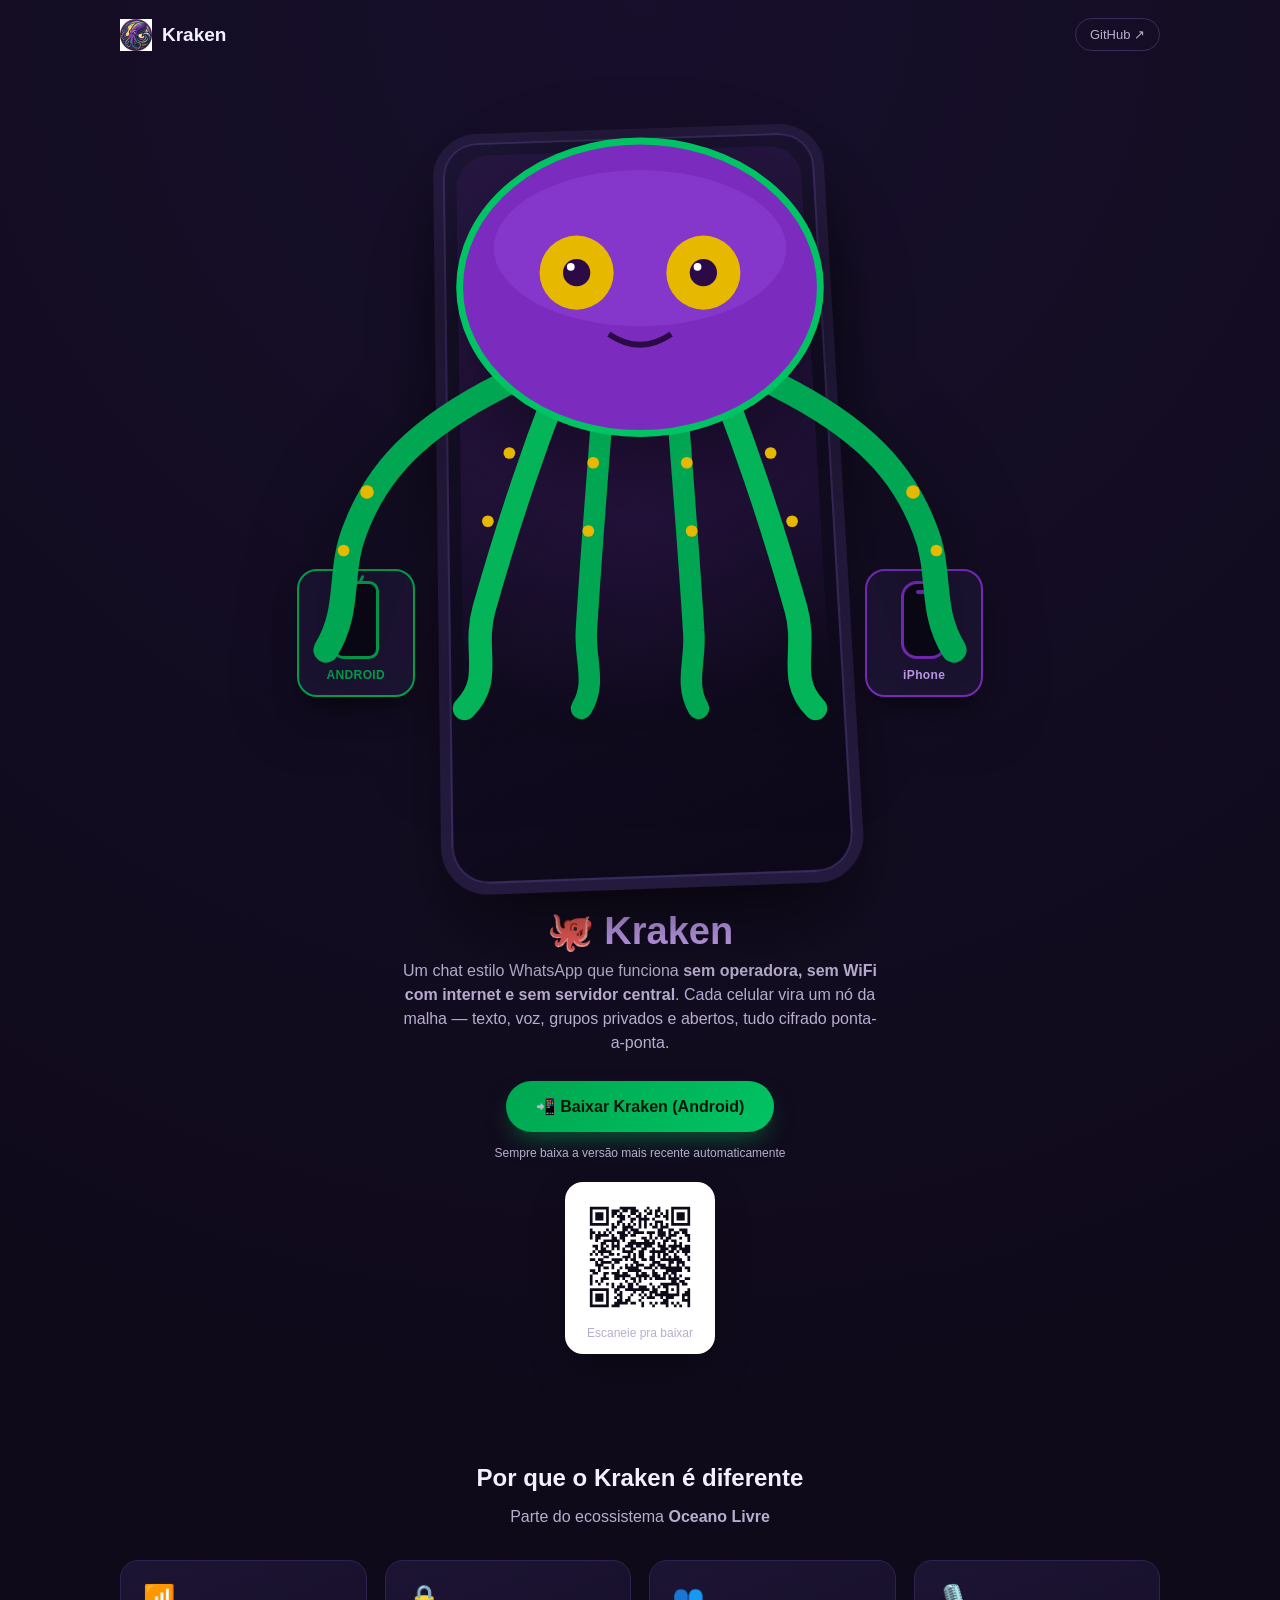
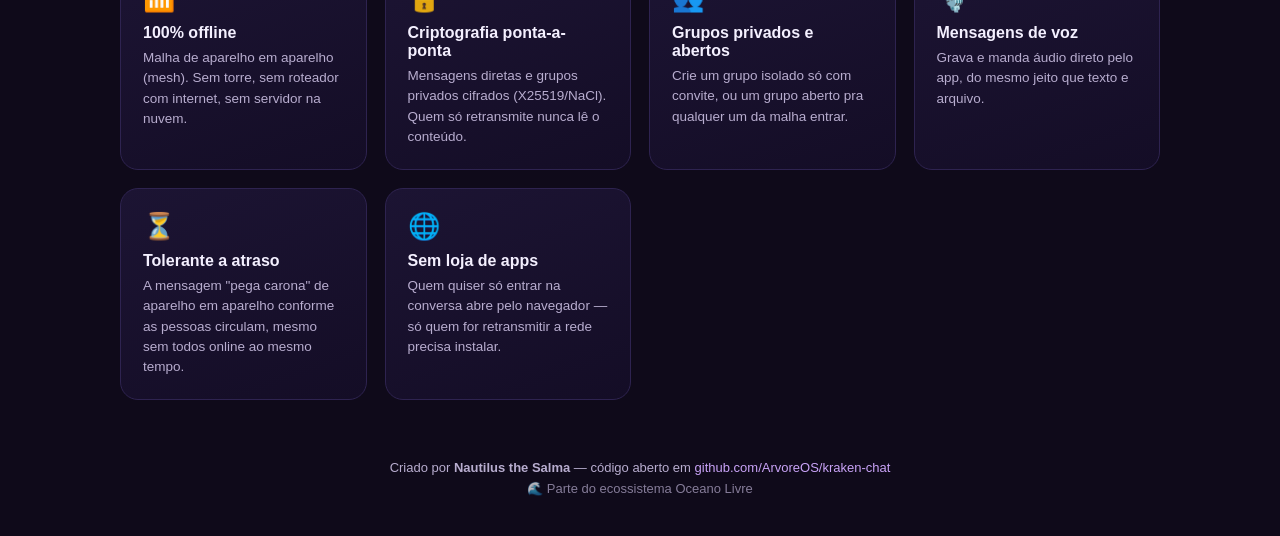
==== docs/index.html @ 4bcdb891 "Adiciona pagina de apresentacao do Kraken (GitHub Pages) Landing page com ilustracao propria do Krak" ====
<!doctype html>
<html lang="pt-BR">
<head>
<meta charset="utf-8">
<meta name="viewport" content="width=device-width, initial-scale=1">
<title>Kraken — Chat offline em malha</title>
<meta name="description" content="Kraken: chat 100% offline em malha (mesh) pra lugares sem internet. Texto, voz, grupos privados e abertos, criptografado ponta-a-ponta. Parte do ecossistema Oceano Livre.">

<meta property="og:type" content="website">
<meta property="og:title" content="🐙 Kraken — Chat offline em malha">
<meta property="og:description" content="Um WhatsApp que funciona sem operadora, sem WiFi com internet e sem servidor central. Texto, voz, grupos e criptografia ponta-a-ponta.">
<meta property="og:image" content="https://arvoreos.github.io/kraken-chat/kraken-og.png">
<meta property="og:url" content="https://arvoreos.github.io/kraken-chat/">
<meta name="twitter:card" content="summary_large_image">

<link rel="icon" href="favicon.png">
<style>
  :root{
    --verde:#00A651; --amarelo:#E6B800; --roxo:#7B2CBF;
    --roxo-escuro:#4a1a80; --bg:#0f0a1a; --bg2:#170f2b;
    --texto:#f4f0ff; --dim:#b8adcf;
  }
  *{box-sizing:border-box}
  body{
    margin:0; font-family:-apple-system,"Segoe UI",Roboto,sans-serif;
    background:radial-gradient(circle at 50% 0%,var(--bg2),var(--bg) 65%);
    color:var(--texto); overflow-x:hidden;
  }
  a{color:inherit}
  .wrap{max-width:1080px;margin:0 auto;padding:0 20px}

  nav.top{display:flex;align-items:center;justify-content:space-between;padding:18px 20px}
  nav.top .brand{display:flex;align-items:center;gap:10px;font-weight:800;font-size:19px}
  nav.top .brand img{width:32px;height:32px}
  nav.top a.gh{font-size:13px;color:var(--dim);text-decoration:none;border:1px solid #3a2c5c;padding:8px 14px;border-radius:999px}
  nav.top a.gh:hover{border-color:var(--roxo)}

  /* ---------- hero / palco 3D ---------- */
  .hero{padding:20px 20px 10px;text-align:center}
  .stage{
    position:relative; max-width:520px; margin:20px auto 0;
    perspective:1200px;
  }
  .screen{
    position:relative; margin:0 auto; width:78%; aspect-ratio:9/17;
    background:linear-gradient(160deg,#1c1433,#0c0818);
    border:10px solid #241a3d; border-radius:46px;
    box-shadow:0 40px 80px -20px rgba(0,0,0,.7), inset 0 0 0 2px #382a5c;
    transform:rotateX(8deg) rotateZ(-2deg);
    transform-style:preserve-3d;
    z-index:1;
  }
  .screen::before{
    content:"";position:absolute;top:14px;left:50%;transform:translateX(-50%);
    width:36%;height:14px;background:#0c0818;border-radius:0 0 14px 14px;
  }
  .screen .glow{
    position:absolute;inset:14px;border-radius:34px;
    background:radial-gradient(circle at 50% 30%, rgba(123,44,191,.35), transparent 70%);
  }

  .kraken-pop{
    position:absolute; left:50%; top:-6%;
    width:150%; transform:translateX(-50%);
    z-index:5; filter:drop-shadow(0 30px 40px rgba(0,0,0,.55));
    animation:sway 6s ease-in-out infinite;
    pointer-events:none;
  }
  @keyframes sway{
    0%,100%{transform:translateX(-50%) rotate(-1.2deg)}
    50%{transform:translateX(-50%) rotate(1.2deg)}
  }
  .tent{animation:wiggle 4.5s ease-in-out infinite}
  .tent.t2{animation-delay:.3s} .tent.t3{animation-delay:.6s}
  .tent.t4{animation-delay:.9s} .tent.t5{animation-delay:1.2s} .tent.t6{animation-delay:1.5s}
  @keyframes wiggle{
    0%,100%{transform:rotate(0deg)}
    50%{transform:rotate(2.5deg)}
  }

  .device-chip{
    position:absolute; top:60%; width:118px;
    background:#1c1433; border-radius:20px; padding:10px 8px 12px;
    text-align:center; box-shadow:0 18px 30px -10px rgba(0,0,0,.6);
    z-index:3;
  }
  .device-chip.android{left:-16%; border:2px solid var(--verde)}
  .device-chip.ios{right:-16%; border:2px solid var(--roxo)}
  .device-chip .phone-icon{width:46px;height:78px;margin:0 auto 6px;border-radius:10px;background:#0c0818;position:relative}
  .device-chip.android .phone-icon{border:3px solid var(--verde)}
  .device-chip.ios .phone-icon{border:3px solid var(--roxo); border-radius:16px}
  .device-chip.ios .phone-icon::before{content:"";position:absolute;top:6px;left:50%;transform:translateX(-50%);width:16px;height:4px;background:var(--roxo);border-radius:3px}
  .device-chip.android .phone-icon::before{content:"";position:absolute;top:-9px;left:13px;width:3px;height:8px;background:var(--verde);border-radius:2px;transform:rotate(-25deg)}
  .device-chip.android .phone-icon::after{content:"";position:absolute;top:-9px;right:13px;width:3px;height:8px;background:var(--verde);border-radius:2px;transform:rotate(25deg)}
  .device-chip span{font-size:12px;font-weight:700;letter-spacing:.03em}
  .device-chip.android span{color:var(--verde)}
  .device-chip.ios span{color:#c9a3f7}

  h1{font-size:38px;margin:34px 0 6px}
  h1 .roxo{color:#c9a3f7}
  .tagline{color:var(--dim);font-size:16px;max-width:480px;margin:0 auto 26px;line-height:1.5}

  .cta-row{display:flex;flex-direction:column;align-items:center;gap:14px;margin-bottom:10px}
  a.btn-download{
    display:inline-flex;align-items:center;gap:10px;
    background:linear-gradient(135deg,var(--verde),#00c463);
    color:#04170a;font-weight:800;font-size:16px;
    padding:16px 30px;border-radius:999px;text-decoration:none;
    box-shadow:0 12px 26px -8px rgba(0,166,81,.55);
  }
  a.btn-download:hover{filter:brightness(1.06)}
  .apk-note{font-size:12px;color:var(--dim)}

  .qr-box{
    margin:22px auto 40px; background:#fff; padding:14px; border-radius:18px;
    width:150px; box-shadow:0 20px 40px -12px rgba(0,0,0,.5);
  }
  .qr-box svg{display:block;width:100%;height:auto}
  .qr-label{font-size:12px;color:var(--dim);margin-top:8px}

  /* ---------- features ---------- */
  .features{padding:40px 20px 10px}
  .features h2{text-align:center;font-size:24px;margin-bottom:6px}
  .features .sub{text-align:center;color:var(--dim);margin-bottom:34px}
  .grid{display:grid;grid-template-columns:repeat(auto-fit,minmax(220px,1fr));gap:18px}
  .card{
    background:linear-gradient(160deg,#1c1433,#140d26);
    border:1px solid #2e2350; border-radius:18px; padding:22px;
  }
  .card .ic{font-size:26px;margin-bottom:10px}
  .card h3{margin:0 0 6px;font-size:16px}
  .card p{margin:0;color:var(--dim);font-size:13.5px;line-height:1.5}

  footer{text-align:center;padding:50px 20px 40px;color:var(--dim);font-size:13px}
  footer a{color:#c9a3f7;text-decoration:none}
  footer .eco{margin-top:6px;opacity:.7}

  @media (max-width:480px){
    h1{font-size:30px}
    .device-chip{width:92px}
  }
</style>
</head>
<body>

<nav class="top wrap">
  <div class="brand"><img src="favicon.png" alt=""> Kraken</div>
  <a class="gh" href="https://github.com/ArvoreOS/kraken-chat" target="_blank" rel="noopener">GitHub ↗</a>
</nav>

<section class="hero wrap">
  <div class="stage">
    <div class="screen"><div class="glow"></div></div>

    <div class="device-chip android">
      <div class="phone-icon"></div>
      <span>ANDROID</span>
    </div>
    <div class="device-chip ios">
      <div class="phone-icon"></div>
      <span>iPhone</span>
    </div>

    <svg class="kraken-pop" viewBox="0 0 800 700" xmlns="http://www.w3.org/2000/svg">
      <g fill="none" stroke-linecap="round">
        <path class="tent t1" d="M260,330 C170,375 130,420 108,478 C90,522 104,560 78,602" stroke="#00A651" stroke-width="26"/>
        <path class="tent t2" d="M312,342 C282,420 262,482 240,560 C228,602 250,632 220,662" stroke="#04b458" stroke-width="24"/>
        <path class="tent t3" d="M362,348 C356,430 350,500 345,582 C343,612 356,636 340,662" stroke="#00A651" stroke-width="22"/>
        <path class="tent t4" d="M438,348 C444,430 450,500 455,582 C458,612 445,636 460,662" stroke="#00A651" stroke-width="22"/>
        <path class="tent t5" d="M488,342 C518,420 538,482 560,560 C572,602 550,632 580,662" stroke="#04b458" stroke-width="24"/>
        <path class="tent t6" d="M540,330 C630,375 670,420 692,478 C710,522 696,560 722,602" stroke="#00A651" stroke-width="26"/>
      </g>
      <g fill="#E6B800">
        <circle cx="120" cy="440" r="7"/><circle cx="96" cy="500" r="6"/>
        <circle cx="266" cy="400" r="6"/><circle cx="244" cy="470" r="6"/>
        <circle cx="352" cy="410" r="6"/><circle cx="347" cy="480" r="6"/>
        <circle cx="448" cy="410" r="6"/><circle cx="453" cy="480" r="6"/>
        <circle cx="534" cy="400" r="6"/><circle cx="556" cy="470" r="6"/>
        <circle cx="680" cy="440" r="7"/><circle cx="704" cy="500" r="6"/>
      </g>
      <ellipse cx="400" cy="230" rx="185" ry="150" fill="#7B2CBF" stroke="#00c463" stroke-width="7"/>
      <ellipse cx="400" cy="190" rx="150" ry="80" fill="#8f3fd6" opacity="0.55"/>
      <circle cx="335" cy="215" r="38" fill="#E6B800"/>
      <circle cx="465" cy="215" r="38" fill="#E6B800"/>
      <circle cx="335" cy="215" r="14" fill="#2b0a45"/>
      <circle cx="465" cy="215" r="14" fill="#2b0a45"/>
      <circle cx="329" cy="209" r="4" fill="#fff"/>
      <circle cx="459" cy="209" r="4" fill="#fff"/>
      <path d="M368,278 Q400,300 432,278" stroke="#2b0a45" stroke-width="6" fill="none"/>
    </svg>
  </div>

  <h1>🐙 <span class="roxo">Kraken</span></h1>
  <p class="tagline">
    Um chat estilo WhatsApp que funciona <b>sem operadora, sem WiFi com
    internet e sem servidor central</b>. Cada celular vira um nó da malha —
    texto, voz, grupos privados e abertos, tudo cifrado ponta-a-ponta.
  </p>

  <div class="cta-row">
    <a class="btn-download" href="https://github.com/ArvoreOS/kraken-chat/releases/latest/download/app-debug.apk">
      📲 Baixar Kraken (Android)
    </a>
    <span class="apk-note">Sempre baixa a versão mais recente automaticamente</span>
  </div>

  <div class="qr-box">
    <svg viewBox="0 0 45 45" xmlns="http://www.w3.org/2000/svg"><path d="M4,4H5V5H4zM5,4H6V5H5zM6,4H7V5H6zM7,4H8V5H7zM8,4H9V5H8zM9,4H10V5H9zM10,4H11V5H10zM15,4H16V5H15zM16,4H17V5H16zM17,4H18V5H17zM18,4H19V5H18zM19,4H20V5H19zM20,4H21V5H20zM25,4H26V5H25zM29,4H30V5H29zM34,4H35V5H34zM35,4H36V5H35zM36,4H37V5H36zM37,4H38V5H37zM38,4H39V5H38zM39,4H40V5H39zM40,4H41V5H40zM4,5H5V6H4zM10,5H11V6H10zM12,5H13V6H12zM13,5H14V6H13zM14,5H15V6H14zM16,5H17V6H16zM17,5H18V6H17zM19,5H20V6H19zM20,5H21V6H20zM21,5H22V6H21zM24,5H25V6H24zM26,5H27V6H26zM28,5H29V6H28zM29,5H30V6H29zM32,5H33V6H32zM34,5H35V6H34zM40,5H41V6H40zM4,6H5V7H4zM6,6H7V7H6zM7,6H8V7H7zM8,6H9V7H8zM10,6H11V7H10zM12,6H13V7H12zM13,6H14V7H13zM15,6H16V7H15zM19,6H20V7H19zM20,6H21V7H20zM22,6H23V7H22zM25,6H26V7H25zM26,6H27V7H26zM28,6H29V7H28zM30,6H31V7H30zM32,6H33V7H32zM34,6H35V7H34zM36,6H37V7H36zM37,6H38V7H37zM38,6H39V7H38zM40,6H41V7H40zM4,7H5V8H4zM6,7H7V8H6zM7,7H8V8H7zM8,7H9V8H8zM10,7H11V8H10zM12,7H13V8H12zM14,7H15V8H14zM15,7H16V8H15zM16,7H17V8H16zM18,7H19V8H18zM21,7H22V8H21zM22,7H23V8H22zM24,7H25V8H24zM28,7H29V8H28zM29,7H30V8H29zM31,7H32V8H31zM32,7H33V8H32zM34,7H35V8H34zM36,7H37V8H36zM37,7H38V8H37zM38,7H39V8H38zM40,7H41V8H40zM4,8H5V9H4zM6,8H7V9H6zM7,8H8V9H7zM8,8H9V9H8zM10,8H11V9H10zM15,8H16V9H15zM16,8H17V9H16zM19,8H20V9H19zM20,8H21V9H20zM22,8H23V9H22zM23,8H24V9H23zM24,8H25V9H24zM25,8H26V9H25zM27,8H28V9H27zM32,8H33V9H32zM34,8H35V9H34zM36,8H37V9H36zM37,8H38V9H37zM38,8H39V9H38zM40,8H41V9H40zM4,9H5V10H4zM10,9H11V10H10zM14,9H15V10H14zM15,9H16V10H15zM19,9H20V10H19zM22,9H23V10H22zM24,9H25V10H24zM28,9H29V10H28zM29,9H30V10H29zM30,9H31V10H30zM34,9H35V10H34zM40,9H41V10H40zM4,10H5V11H4zM5,10H6V11H5zM6,10H7V11H6zM7,10H8V11H7zM8,10H9V11H8zM9,10H10V11H9zM10,10H11V11H10zM12,10H13V11H12zM14,10H15V11H14zM16,10H17V11H16zM18,10H19V11H18zM20,10H21V11H20zM22,10H23V11H22zM24,10H25V11H24zM26,10H27V11H26zM28,10H29V11H28zM30,10H31V11H30zM32,10H33V11H32zM34,10H35V11H34zM35,10H36V11H35zM36,10H37V11H36zM37,10H38V11H37zM38,10H39V11H38zM39,10H40V11H39zM40,10H41V11H40zM12,11H13V12H12zM13,11H14V12H13zM16,11H17V12H16zM17,11H18V12H17zM18,11H19V12H18zM19,11H20V12H19zM22,11H23V12H22zM24,11H25V12H24zM27,11H28V12H27zM28,11H29V12H28zM30,11H31V12H30zM31,11H32V12H31zM32,11H33V12H32zM4,12H5V13H4zM10,12H11V13H10zM12,12H13V13H12zM16,12H17V13H16zM17,12H18V13H17zM19,12H20V13H19zM20,12H21V13H20zM21,12H22V13H21zM29,12H30V13H29zM30,12H31V13H30zM33,12H34V13H33zM34,12H35V13H34zM37,12H38V13H37zM38,12H39V13H38zM39,12H40V13H39zM4,13H5V14H4zM5,13H6V14H5zM7,13H8V14H7zM9,13H10V14H9zM11,13H12V14H11zM14,13H15V14H14zM15,13H16V14H15zM16,13H17V14H16zM18,13H19V14H18zM20,13H21V14H20zM21,13H22V14H21zM22,13H23V14H22zM23,13H24V14H23zM25,13H26V14H25zM26,13H27V14H26zM27,13H28V14H27zM29,13H30V14H29zM30,13H31V14H30zM31,13H32V14H31zM33,13H34V14H33zM35,13H36V14H35zM36,13H37V14H36zM38,13H39V14H38zM39,13H40V14H39zM4,14H5V15H4zM6,14H7V15H6zM7,14H8V15H7zM8,14H9V15H8zM9,14H10V15H9zM10,14H11V15H10zM12,14H13V15H12zM15,14H16V15H15zM16,14H17V15H16zM17,14H18V15H17zM19,14H20V15H19zM20,14H21V15H20zM26,14H27V15H26zM29,14H30V15H29zM30,14H31V15H30zM31,14H32V15H31zM33,14H34V15H33zM34,14H35V15H34zM35,14H36V15H35zM39,14H40V15H39zM40,14H41V15H40zM4,15H5V16H4zM6,15H7V16H6zM7,15H8V16H7zM12,15H13V16H12zM13,15H14V16H13zM15,15H16V16H15zM16,15H17V16H16zM23,15H24V16H23zM24,15H25V16H24zM26,15H27V16H26zM28,15H29V16H28zM30,15H31V16H30zM32,15H33V16H32zM33,15H34V16H33zM37,15H38V16H37zM40,15H41V16H40zM6,16H7V17H6zM9,16H10V17H9zM10,16H11V17H10zM11,16H12V17H11zM12,16H13V17H12zM13,16H14V17H13zM14,16H15V17H14zM16,16H17V17H16zM19,16H20V17H19zM20,16H21V17H20zM24,16H25V17H24zM25,16H26V17H25zM27,16H28V17H27zM31,16H32V17H31zM32,16H33V17H32zM34,16H35V17H34zM35,16H36V17H35zM40,16H41V17H40zM8,17H9V18H8zM9,17H10V18H9zM12,17H13V18H12zM14,17H15V18H14zM18,17H19V18H18zM19,17H20V18H19zM20,17H21V18H20zM21,17H22V18H21zM22,17H23V18H22zM23,17H24V18H23zM24,17H25V18H24zM25,17H26V18H25zM26,17H27V18H26zM27,17H28V18H27zM29,17H30V18H29zM31,17H32V18H31zM35,17H36V18H35zM37,17H38V18H37zM5,18H6V19H5zM6,18H7V19H6zM8,18H9V19H8zM10,18H11V19H10zM12,18H13V19H12zM13,18H14V19H13zM14,18H15V19H14zM17,18H18V19H17zM18,18H19V19H18zM19,18H20V19H19zM21,18H22V19H21zM22,18H23V19H22zM24,18H25V19H24zM25,18H26V19H25zM26,18H27V19H26zM29,18H30V19H29zM30,18H31V19H30zM31,18H32V19H31zM33,18H34V19H33zM34,18H35V19H34zM35,18H36V19H35zM36,18H37V19H36zM37,18H38V19H37zM39,18H40V19H39zM40,18H41V19H40zM6,19H7V20H6zM8,19H9V20H8zM9,19H10V20H9zM12,19H13V20H12zM14,19H15V20H14zM16,19H17V20H16zM19,19H20V20H19zM20,19H21V20H20zM23,19H24V20H23zM24,19H25V20H24zM27,19H28V20H27zM30,19H31V20H30zM31,19H32V20H31zM32,19H33V20H32zM34,19H35V20H34zM35,19H36V20H35zM37,19H38V20H37zM38,19H39V20H38zM39,19H40V20H39zM40,19H41V20H40zM5,20H6V21H5zM7,20H8V21H7zM8,20H9V21H8zM9,20H10V21H9zM10,20H11V21H10zM11,20H12V21H11zM16,20H17V21H16zM17,20H18V21H17zM18,20H19V21H18zM19,20H20V21H19zM22,20H23V21H22zM23,20H24V21H23zM26,20H27V21H26zM27,20H28V21H27zM28,20H29V21H28zM29,20H30V21H29zM30,20H31V21H30zM31,20H32V21H31zM33,20H34V21H33zM34,20H35V21H34zM36,20H37V21H36zM38,20H39V21H38zM39,20H40V21H39zM40,20H41V21H40zM4,21H5V22H4zM6,21H7V22H6zM8,21H9V22H8zM11,21H12V22H11zM12,21H13V22H12zM14,21H15V22H14zM18,21H19V22H18zM20,21H21V22H20zM22,21H23V22H22zM23,21H24V22H23zM27,21H28V22H27zM29,21H30V22H29zM31,21H32V22H31zM32,21H33V22H32zM35,21H36V22H35zM39,21H40V22H39zM9,22H10V23H9zM10,22H11V23H10zM16,22H17V23H16zM17,22H18V23H17zM18,22H19V23H18zM20,22H21V23H20zM22,22H23V23H22zM23,22H24V23H23zM26,22H27V23H26zM27,22H28V23H27zM29,22H30V23H29zM31,22H32V23H31zM33,22H34V23H33zM35,22H36V23H35zM36,22H37V23H36zM40,22H41V23H40zM4,23H5V24H4zM5,23H6V24H5zM7,23H8V24H7zM8,23H9V24H8zM12,23H13V24H12zM13,23H14V24H13zM14,23H15V24H14zM15,23H16V24H15zM17,23H18V24H17zM19,23H20V24H19zM20,23H21V24H20zM23,23H24V24H23zM24,23H25V24H24zM26,23H27V24H26zM27,23H28V24H27zM30,23H31V24H30zM31,23H32V24H31zM32,23H33V24H32zM33,23H34V24H33zM34,23H35V24H34zM35,23H36V24H35zM36,23H37V24H36zM37,23H38V24H37zM40,23H41V24H40zM6,24H7V25H6zM8,24H9V25H8zM9,24H10V25H9zM10,24H11V25H10zM11,24H12V25H11zM13,24H14V25H13zM14,24H15V25H14zM20,24H21V25H20zM21,24H22V25H21zM27,24H28V25H27zM28,24H29V25H28zM29,24H30V25H29zM33,24H34V25H33zM34,24H35V25H34zM36,24H37V25H36zM37,24H38V25H37zM38,24H39V25H38zM6,25H7V26H6zM7,25H8V26H7zM8,25H9V26H8zM12,25H13V26H12zM17,25H18V26H17zM19,25H20V26H19zM21,25H22V26H21zM22,25H23V26H22zM23,25H24V26H23zM26,25H27V26H26zM27,25H28V26H27zM29,25H30V26H29zM30,25H31V26H30zM31,25H32V26H31zM33,25H34V26H33zM36,25H37V26H36zM38,25H39V26H38zM7,26H8V27H7zM9,26H10V27H9zM10,26H11V27H10zM12,26H13V27H12zM15,26H16V27H15zM17,26H18V27H17zM18,26H19V27H18zM19,26H20V27H19zM20,26H21V27H20zM21,26H22V27H21zM24,26H25V27H24zM25,26H26V27H25zM26,26H27V27H26zM28,26H29V27H28zM30,26H31V27H30zM31,26H32V27H31zM32,26H33V27H32zM33,26H34V27H33zM34,26H35V27H34zM35,26H36V27H35zM36,26H37V27H36zM37,26H38V27H37zM39,26H40V27H39zM40,26H41V27H40zM4,27H5V28H4zM5,27H6V28H5zM7,27H8V28H7zM14,27H15V28H14zM18,27H19V28H18zM19,27H20V28H19zM20,27H21V28H20zM21,27H22V28H21zM22,27H23V28H22zM27,27H28V28H27zM32,27H33V28H32zM33,27H34V28H33zM34,27H35V28H34zM35,27H36V28H35zM36,27H37V28H36zM37,27H38V28H37zM40,27H41V28H40zM5,28H6V29H5zM6,28H7V29H6zM9,28H10V29H9zM10,28H11V29H10zM12,28H13V29H12zM13,28H14V29H13zM14,28H15V29H14zM16,28H17V29H16zM17,28H18V29H17zM21,28H22V29H21zM23,28H24V29H23zM24,28H25V29H24zM27,28H28V29H27zM28,28H29V29H28zM31,28H32V29H31zM32,28H33V29H32zM34,28H35V29H34zM35,28H36V29H35zM4,29H5V30H4zM9,29H10V30H9zM13,29H14V30H13zM14,29H15V30H14zM15,29H16V30H15zM16,29H17V30H16zM17,29H18V30H17zM18,29H19V30H18zM21,29H22V30H21zM22,29H23V30H22zM23,29H24V30H23zM24,29H25V30H24zM25,29H26V30H25zM27,29H28V30H27zM28,29H29V30H28zM29,29H30V30H29zM31,29H32V30H31zM33,29H34V30H33zM35,29H36V30H35zM37,29H38V30H37zM4,30H5V31H4zM8,30H9V31H8zM9,30H10V31H9zM10,30H11V31H10zM13,30H14V31H13zM14,30H15V31H14zM16,30H17V31H16zM19,30H20V31H19zM20,30H21V31H20zM22,30H23V31H22zM24,30H25V31H24zM26,30H27V31H26zM28,30H29V31H28zM29,30H30V31H29zM30,30H31V31H30zM31,30H32V31H31zM33,30H34V31H33zM34,30H35V31H34zM35,30H36V31H35zM36,30H37V31H36zM39,30H40V31H39zM40,30H41V31H40zM4,31H5V32H4zM6,31H7V32H6zM8,31H9V32H8zM17,31H18V32H17zM20,31H21V32H20zM22,31H23V32H22zM34,31H35V32H34zM35,31H36V32H35zM37,31H38V32H37zM38,31H39V32H38zM4,32H5V33H4zM7,32H8V33H7zM10,32H11V33H10zM12,32H13V33H12zM15,32H16V33H15zM18,32H19V33H18zM19,32H20V33H19zM21,32H22V33H21zM26,32H27V33H26zM30,32H31V33H30zM31,32H32V33H31zM32,32H33V33H32zM33,32H34V33H33zM34,32H35V33H34zM35,32H36V33H35zM36,32H37V33H36zM38,32H39V33H38zM39,32H40V33H39zM12,33H13V34H12zM14,33H15V34H14zM15,33H16V34H15zM16,33H17V34H16zM18,33H19V34H18zM19,33H20V34H19zM22,33H23V34H22zM23,33H24V34H23zM24,33H25V34H24zM27,33H28V34H27zM29,33H30V34H29zM31,33H32V34H31zM32,33H33V34H32zM36,33H37V34H36zM4,34H5V35H4zM5,34H6V35H5zM6,34H7V35H6zM7,34H8V35H7zM8,34H9V35H8zM9,34H10V35H9zM10,34H11V35H10zM13,34H14V35H13zM14,34H15V35H14zM17,34H18V35H17zM18,34H19V35H18zM19,34H20V35H19zM20,34H21V35H20zM21,34H22V35H21zM22,34H23V35H22zM23,34H24V35H23zM24,34H25V35H24zM25,34H26V35H25zM27,34H28V35H27zM28,34H29V35H28zM32,34H33V35H32zM34,34H35V35H34zM36,34H37V35H36zM40,34H41V35H40zM4,35H5V36H4zM10,35H11V36H10zM13,35H14V36H13zM15,35H16V36H15zM20,35H21V36H20zM23,35H24V36H23zM26,35H27V36H26zM27,35H28V36H27zM28,35H29V36H28zM30,35H31V36H30zM31,35H32V36H31zM32,35H33V36H32zM36,35H37V36H36zM39,35H40V36H39zM40,35H41V36H40zM4,36H5V37H4zM6,36H7V37H6zM7,36H8V37H7zM8,36H9V37H8zM10,36H11V37H10zM14,36H15V37H14zM15,36H16V37H15zM19,36H20V37H19zM22,36H23V37H22zM24,36H25V37H24zM26,36H27V37H26zM28,36H29V37H28zM29,36H30V37H29zM30,36H31V37H30zM31,36H32V37H31zM32,36H33V37H32zM33,36H34V37H33zM34,36H35V37H34zM35,36H36V37H35zM36,36H37V37H36zM38,36H39V37H38zM39,36H40V37H39zM40,36H41V37H40zM4,37H5V38H4zM6,37H7V38H6zM7,37H8V38H7zM8,37H9V38H8zM10,37H11V38H10zM13,37H14V38H13zM15,37H16V38H15zM18,37H19V38H18zM23,37H24V38H23zM25,37H26V38H25zM26,37H27V38H26zM27,37H28V38H27zM30,37H31V38H30zM32,37H33V38H32zM33,37H34V38H33zM34,37H35V38H34zM38,37H39V38H38zM40,37H41V38H40zM4,38H5V39H4zM6,38H7V39H6zM7,38H8V39H7zM8,38H9V39H8zM10,38H11V39H10zM14,38H15V39H14zM15,38H16V39H15zM17,38H18V39H17zM18,38H19V39H18zM22,38H23V39H22zM31,38H32V39H31zM32,38H33V39H32zM38,38H39V39H38zM39,38H40V39H39zM40,38H41V39H40zM4,39H5V40H4zM10,39H11V40H10zM13,39H14V40H13zM14,39H15V40H14zM15,39H16V40H15zM16,39H17V40H16zM17,39H18V40H17zM19,39H20V40H19zM20,39H21V40H20zM23,39H24V40H23zM26,39H27V40H26zM28,39H29V40H28zM30,39H31V40H30zM31,39H32V40H31zM32,39H33V40H32zM34,39H35V40H34zM36,39H37V40H36zM40,39H41V40H40zM4,40H5V41H4zM5,40H6V41H5zM6,40H7V41H6zM7,40H8V41H7zM8,40H9V41H8zM9,40H10V41H9zM10,40H11V41H10zM12,40H13V41H12zM13,40H14V41H13zM14,40H15V41H14zM23,40H24V41H23zM27,40H28V41H27zM32,40H33V41H32zM35,40H36V41H35zM37,40H38V41H37zM40,40H41V41H40z" fill="#0f0a1a"/></svg>
    <div class="qr-label">Escaneie pra baixar</div>
  </div>
</section>

<section class="features wrap">
  <h2>Por que o Kraken é diferente</h2>
  <p class="sub">Parte do ecossistema <b>Oceano Livre</b></p>
  <div class="grid">
    <div class="card">
      <div class="ic">📶</div>
      <h3>100% offline</h3>
      <p>Malha de aparelho em aparelho (mesh). Sem torre, sem roteador com internet, sem servidor na nuvem.</p>
    </div>
    <div class="card">
      <div class="ic">🔒</div>
      <h3>Criptografia ponta-a-ponta</h3>
      <p>Mensagens diretas e grupos privados cifrados (X25519/NaCl). Quem só retransmite nunca lê o conteúdo.</p>
    </div>
    <div class="card">
      <div class="ic">👥</div>
      <h3>Grupos privados e abertos</h3>
      <p>Crie um grupo isolado só com convite, ou um grupo aberto pra qualquer um da malha entrar.</p>
    </div>
    <div class="card">
      <div class="ic">🎙️</div>
      <h3>Mensagens de voz</h3>
      <p>Grava e manda áudio direto pelo app, do mesmo jeito que texto e arquivo.</p>
    </div>
    <div class="card">
      <div class="ic">⏳</div>
      <h3>Tolerante a atraso</h3>
      <p>A mensagem "pega carona" de aparelho em aparelho conforme as pessoas circulam, mesmo sem todos online ao mesmo tempo.</p>
    </div>
    <div class="card">
      <div class="ic">🌐</div>
      <h3>Sem loja de apps</h3>
      <p>Quem quiser só entrar na conversa abre pelo navegador — só quem for retransmitir a rede precisa instalar.</p>
    </div>
  </div>
</section>

<footer>
  Criado por <b>Nautilus the Salma</b> — código aberto em
  <a href="https://github.com/ArvoreOS/kraken-chat" target="_blank" rel="noopener">github.com/ArvoreOS/kraken-chat</a>
  <div class="eco">🌊 Parte do ecossistema Oceano Livre</div>
</footer>

</body>
</html>
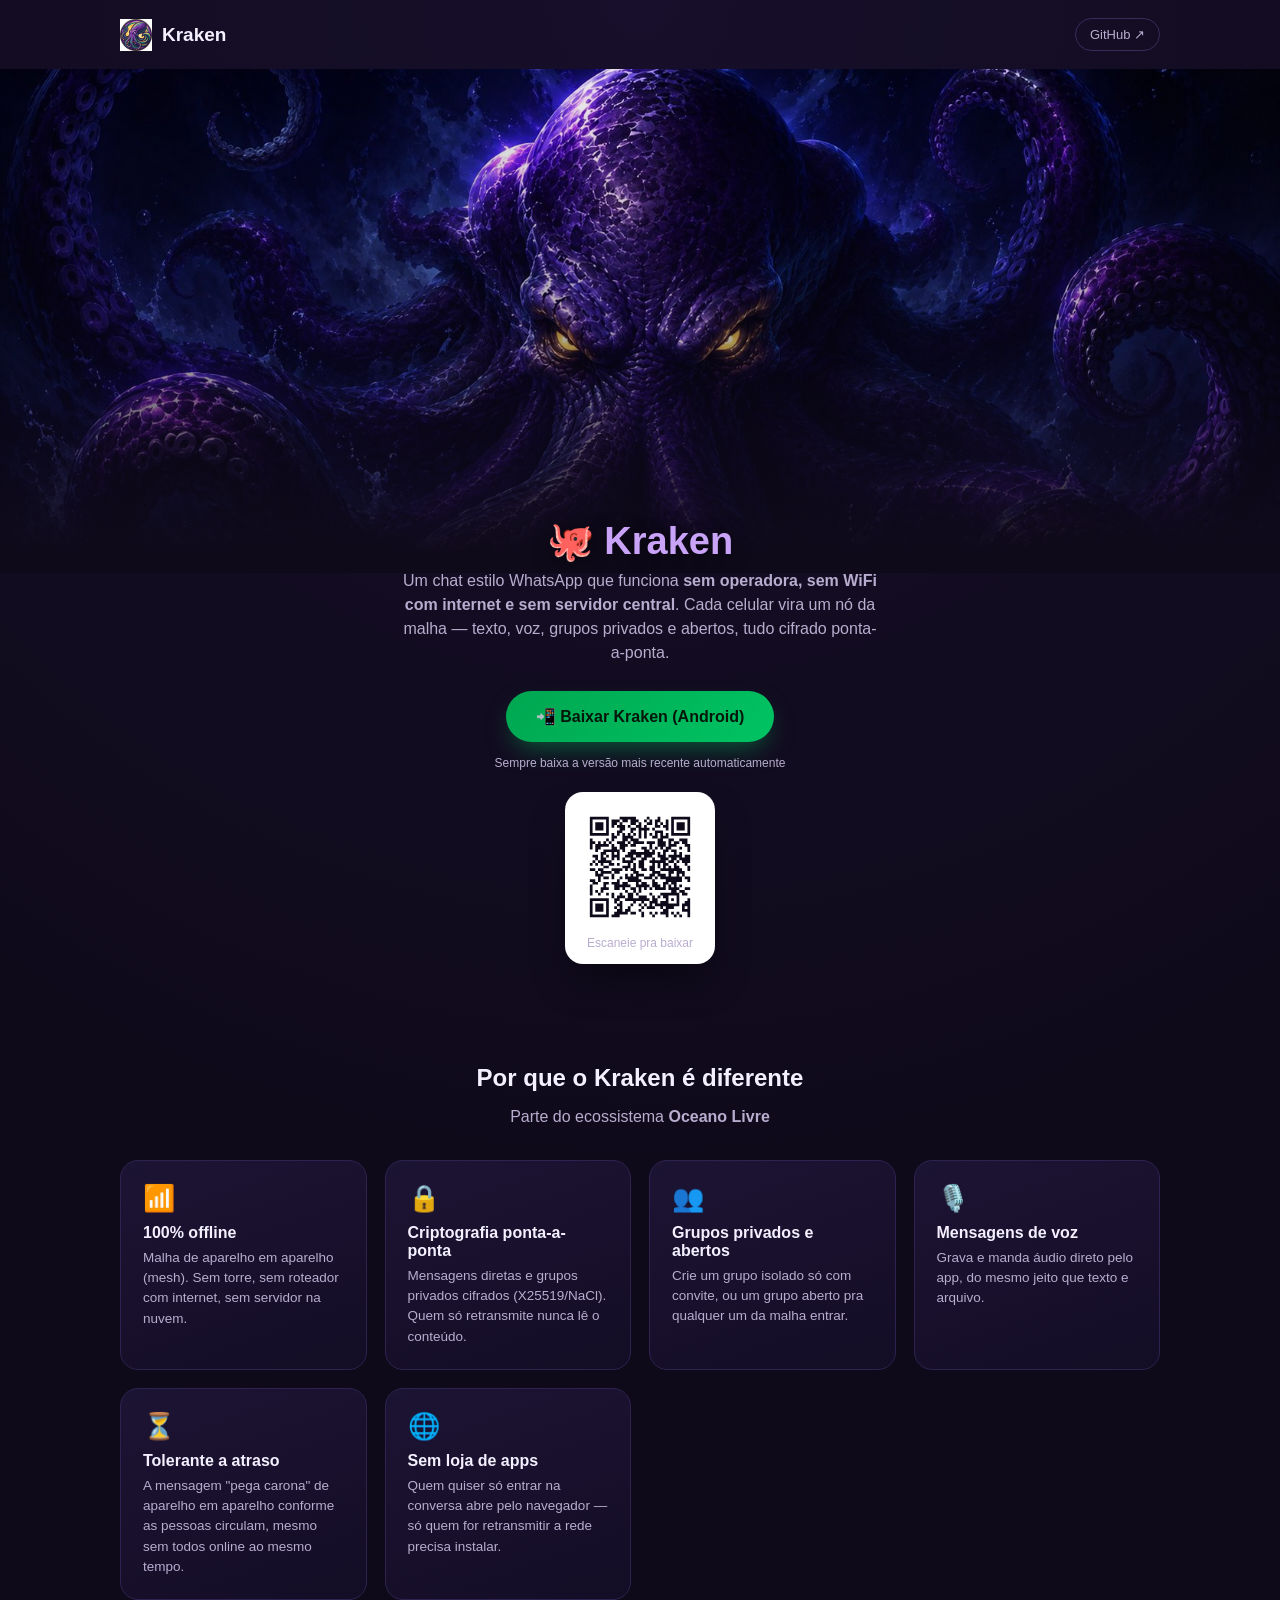
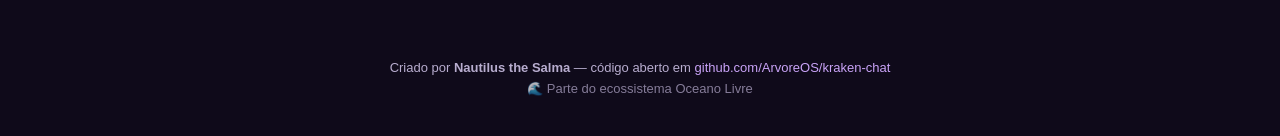
==== commit 764340f9: "Troca ilustracao desenhada pela foto dramatica do Kraken na landing page Fundo do topo da pagina ago" ====
--- a/docs/index.html
+++ b/docs/index.html
@@ -9,7 +9,7 @@
 <meta property="og:type" content="website">
 <meta property="og:title" content="🐙 Kraken — Chat offline em malha">
 <meta property="og:description" content="Um WhatsApp que funciona sem operadora, sem WiFi com internet e sem servidor central. Texto, voz, grupos e criptografia ponta-a-ponta.">
-<meta property="og:image" content="https://arvoreos.github.io/kraken-chat/kraken-og.png">
+<meta property="og:image" content="https://arvoreos.github.io/kraken-chat/kraken-og.jpg">
 <meta property="og:url" content="https://arvoreos.github.io/kraken-chat/">
 <meta name="twitter:card" content="summary_large_image">
 
@@ -35,68 +35,27 @@
   nav.top a.gh{font-size:13px;color:var(--dim);text-decoration:none;border:1px solid #3a2c5c;padding:8px 14px;border-radius:999px}
   nav.top a.gh:hover{border-color:var(--roxo)}
 
-  /* ---------- hero / palco 3D ---------- */
-  .hero{padding:20px 20px 10px;text-align:center}
-  .stage{
-    position:relative; max-width:520px; margin:20px auto 0;
-    perspective:1200px;
+  /* ---------- hero com foto de fundo ---------- */
+  .hero{position:relative;text-align:center}
+  .photo-hero{
+    position:relative; width:100%; height:56vh; min-height:360px; max-height:580px;
+    overflow:hidden;
   }
-  .screen{
-    position:relative; margin:0 auto; width:78%; aspect-ratio:9/17;
-    background:linear-gradient(160deg,#1c1433,#0c0818);
-    border:10px solid #241a3d; border-radius:46px;
-    box-shadow:0 40px 80px -20px rgba(0,0,0,.7), inset 0 0 0 2px #382a5c;
-    transform:rotateX(8deg) rotateZ(-2deg);
-    transform-style:preserve-3d;
-    z-index:1;
+  .photo-hero img{
+    width:100%; height:100%; object-fit:cover; object-position:center 38%;
+    display:block; animation:breathe 10s ease-in-out infinite;
   }
-  .screen::before{
-    content:"";position:absolute;top:14px;left:50%;transform:translateX(-50%);
-    width:36%;height:14px;background:#0c0818;border-radius:0 0 14px 14px;
+  @keyframes breathe{
+    0%,100%{transform:scale(1)}
+    50%{transform:scale(1.04)}
   }
-  .screen .glow{
-    position:absolute;inset:14px;border-radius:34px;
-    background:radial-gradient(circle at 50% 30%, rgba(123,44,191,.35), transparent 70%);
+  .photo-hero .fade{
+    position:absolute; inset:0;
+    background:linear-gradient(180deg, rgba(15,10,26,.05) 0%, rgba(15,10,26,.35) 55%, var(--bg) 96%);
   }
+  .hero-content{position:relative; margin-top:-54px; padding:0 20px}
 
-  .kraken-pop{
-    position:absolute; left:50%; top:-6%;
-    width:150%; transform:translateX(-50%);
-    z-index:5; filter:drop-shadow(0 30px 40px rgba(0,0,0,.55));
-    animation:sway 6s ease-in-out infinite;
-    pointer-events:none;
-  }
-  @keyframes sway{
-    0%,100%{transform:translateX(-50%) rotate(-1.2deg)}
-    50%{transform:translateX(-50%) rotate(1.2deg)}
-  }
-  .tent{animation:wiggle 4.5s ease-in-out infinite}
-  .tent.t2{animation-delay:.3s} .tent.t3{animation-delay:.6s}
-  .tent.t4{animation-delay:.9s} .tent.t5{animation-delay:1.2s} .tent.t6{animation-delay:1.5s}
-  @keyframes wiggle{
-    0%,100%{transform:rotate(0deg)}
-    50%{transform:rotate(2.5deg)}
-  }
-
-  .device-chip{
-    position:absolute; top:60%; width:118px;
-    background:#1c1433; border-radius:20px; padding:10px 8px 12px;
-    text-align:center; box-shadow:0 18px 30px -10px rgba(0,0,0,.6);
-    z-index:3;
-  }
-  .device-chip.android{left:-16%; border:2px solid var(--verde)}
-  .device-chip.ios{right:-16%; border:2px solid var(--roxo)}
-  .device-chip .phone-icon{width:46px;height:78px;margin:0 auto 6px;border-radius:10px;background:#0c0818;position:relative}
-  .device-chip.android .phone-icon{border:3px solid var(--verde)}
-  .device-chip.ios .phone-icon{border:3px solid var(--roxo); border-radius:16px}
-  .device-chip.ios .phone-icon::before{content:"";position:absolute;top:6px;left:50%;transform:translateX(-50%);width:16px;height:4px;background:var(--roxo);border-radius:3px}
-  .device-chip.android .phone-icon::before{content:"";position:absolute;top:-9px;left:13px;width:3px;height:8px;background:var(--verde);border-radius:2px;transform:rotate(-25deg)}
-  .device-chip.android .phone-icon::after{content:"";position:absolute;top:-9px;right:13px;width:3px;height:8px;background:var(--verde);border-radius:2px;transform:rotate(25deg)}
-  .device-chip span{font-size:12px;font-weight:700;letter-spacing:.03em}
-  .device-chip.android span{color:var(--verde)}
-  .device-chip.ios span{color:#c9a3f7}
-
-  h1{font-size:38px;margin:34px 0 6px}
+  h1{font-size:38px;margin:0 0 6px; text-shadow:0 4px 18px rgba(0,0,0,.6)}
   h1 .roxo{color:#c9a3f7}
   .tagline{color:var(--dim);font-size:16px;max-width:480px;margin:0 auto 26px;line-height:1.5}
 
@@ -137,7 +96,7 @@
 
   @media (max-width:480px){
     h1{font-size:30px}
-    .device-chip{width:92px}
+    .photo-hero{height:44vh; min-height:280px}
   }
 </style>
 </head>
@@ -148,65 +107,31 @@
   <a class="gh" href="https://github.com/ArvoreOS/kraken-chat" target="_blank" rel="noopener">GitHub ↗</a>
 </nav>
 
-<section class="hero wrap">
-  <div class="stage">
-    <div class="screen"><div class="glow"></div></div>
+<section class="hero">
+  <div class="photo-hero">
+    <img src="kraken-hero.jpg" alt="Kraken - criatura das profundezas guardando a rede">
+    <div class="fade"></div>
+  </div>
 
-    <div class="device-chip android">
-      <div class="phone-icon"></div>
-      <span>ANDROID</span>
-    </div>
-    <div class="device-chip ios">
-      <div class="phone-icon"></div>
-      <span>iPhone</span>
+  <div class="hero-content wrap">
+    <h1>🐙 <span class="roxo">Kraken</span></h1>
+    <p class="tagline">
+      Um chat estilo WhatsApp que funciona <b>sem operadora, sem WiFi com
+      internet e sem servidor central</b>. Cada celular vira um nó da malha —
+      texto, voz, grupos privados e abertos, tudo cifrado ponta-a-ponta.
+    </p>
+
+    <div class="cta-row">
+      <a class="btn-download" href="https://github.com/ArvoreOS/kraken-chat/releases/latest/download/app-debug.apk">
+        📲 Baixar Kraken (Android)
+      </a>
+      <span class="apk-note">Sempre baixa a versão mais recente automaticamente</span>
     </div>
 
-    <svg class="kraken-pop" viewBox="0 0 800 700" xmlns="http://www.w3.org/2000/svg">
-      <g fill="none" stroke-linecap="round">
-        <path class="tent t1" d="M260,330 C170,375 130,420 108,478 C90,522 104,560 78,602" stroke="#00A651" stroke-width="26"/>
-        <path class="tent t2" d="M312,342 C282,420 262,482 240,560 C228,602 250,632 220,662" stroke="#04b458" stroke-width="24"/>
-        <path class="tent t3" d="M362,348 C356,430 350,500 345,582 C343,612 356,636 340,662" stroke="#00A651" stroke-width="22"/>
-        <path class="tent t4" d="M438,348 C444,430 450,500 455,582 C458,612 445,636 460,662" stroke="#00A651" stroke-width="22"/>
-        <path class="tent t5" d="M488,342 C518,420 538,482 560,560 C572,602 550,632 580,662" stroke="#04b458" stroke-width="24"/>
-        <path class="tent t6" d="M540,330 C630,375 670,420 692,478 C710,522 696,560 722,602" stroke="#00A651" stroke-width="26"/>
-      </g>
-      <g fill="#E6B800">
-        <circle cx="120" cy="440" r="7"/><circle cx="96" cy="500" r="6"/>
-        <circle cx="266" cy="400" r="6"/><circle cx="244" cy="470" r="6"/>
-        <circle cx="352" cy="410" r="6"/><circle cx="347" cy="480" r="6"/>
-        <circle cx="448" cy="410" r="6"/><circle cx="453" cy="480" r="6"/>
-        <circle cx="534" cy="400" r="6"/><circle cx="556" cy="470" r="6"/>
-        <circle cx="680" cy="440" r="7"/><circle cx="704" cy="500" r="6"/>
-      </g>
-      <ellipse cx="400" cy="230" rx="185" ry="150" fill="#7B2CBF" stroke="#00c463" stroke-width="7"/>
-      <ellipse cx="400" cy="190" rx="150" ry="80" fill="#8f3fd6" opacity="0.55"/>
-      <circle cx="335" cy="215" r="38" fill="#E6B800"/>
-      <circle cx="465" cy="215" r="38" fill="#E6B800"/>
-      <circle cx="335" cy="215" r="14" fill="#2b0a45"/>
-      <circle cx="465" cy="215" r="14" fill="#2b0a45"/>
-      <circle cx="329" cy="209" r="4" fill="#fff"/>
-      <circle cx="459" cy="209" r="4" fill="#fff"/>
-      <path d="M368,278 Q400,300 432,278" stroke="#2b0a45" stroke-width="6" fill="none"/>
-    </svg>
-  </div>
-
-  <h1>🐙 <span class="roxo">Kraken</span></h1>
-  <p class="tagline">
-    Um chat estilo WhatsApp que funciona <b>sem operadora, sem WiFi com
-    internet e sem servidor central</b>. Cada celular vira um nó da malha —
-    texto, voz, grupos privados e abertos, tudo cifrado ponta-a-ponta.
-  </p>
-
-  <div class="cta-row">
-    <a class="btn-download" href="https://github.com/ArvoreOS/kraken-chat/releases/latest/download/app-debug.apk">
-      📲 Baixar Kraken (Android)
-    </a>
-    <span class="apk-note">Sempre baixa a versão mais recente automaticamente</span>
-  </div>
-
-  <div class="qr-box">
-    <svg viewBox="0 0 45 45" xmlns="http://www.w3.org/2000/svg"><path d="M4,4H5V5H4zM5,4H6V5H5zM6,4H7V5H6zM7,4H8V5H7zM8,4H9V5H8zM9,4H10V5H9zM10,4H11V5H10zM15,4H16V5H15zM16,4H17V5H16zM17,4H18V5H17zM18,4H19V5H18zM19,4H20V5H19zM20,4H21V5H20zM25,4H26V5H25zM29,4H30V5H29zM34,4H35V5H34zM35,4H36V5H35zM36,4H37V5H36zM37,4H38V5H37zM38,4H39V5H38zM39,4H40V5H39zM40,4H41V5H40zM4,5H5V6H4zM10,5H11V6H10zM12,5H13V6H12zM13,5H14V6H13zM14,5H15V6H14zM16,5H17V6H16zM17,5H18V6H17zM19,5H20V6H19zM20,5H21V6H20zM21,5H22V6H21zM24,5H25V6H24zM26,5H27V6H26zM28,5H29V6H28zM29,5H30V6H29zM32,5H33V6H32zM34,5H35V6H34zM40,5H41V6H40zM4,6H5V7H4zM6,6H7V7H6zM7,6H8V7H7zM8,6H9V7H8zM10,6H11V7H10zM12,6H13V7H12zM13,6H14V7H13zM15,6H16V7H15zM19,6H20V7H19zM20,6H21V7H20zM22,6H23V7H22zM25,6H26V7H25zM26,6H27V7H26zM28,6H29V7H28zM30,6H31V7H30zM32,6H33V7H32zM34,6H35V7H34zM36,6H37V7H36zM37,6H38V7H37zM38,6H39V7H38zM40,6H41V7H40zM4,7H5V8H4zM6,7H7V8H6zM7,7H8V8H7zM8,7H9V8H8zM10,7H11V8H10zM12,7H13V8H12zM14,7H15V8H14zM15,7H16V8H15zM16,7H17V8H16zM18,7H19V8H18zM21,7H22V8H21zM22,7H23V8H22zM24,7H25V8H24zM28,7H29V8H28zM29,7H30V8H29zM31,7H32V8H31zM32,7H33V8H32zM34,7H35V8H34zM36,7H37V8H36zM37,7H38V8H37zM38,7H39V8H38zM40,7H41V8H40zM4,8H5V9H4zM6,8H7V9H6zM7,8H8V9H7zM8,8H9V9H8zM10,8H11V9H10zM15,8H16V9H15zM16,8H17V9H16zM19,8H20V9H19zM20,8H21V9H20zM22,8H23V9H22zM23,8H24V9H23zM24,8H25V9H24zM25,8H26V9H25zM27,8H28V9H27zM32,8H33V9H32zM34,8H35V9H34zM36,8H37V9H36zM37,8H38V9H37zM38,8H39V9H38zM40,8H41V9H40zM4,9H5V10H4zM10,9H11V10H10zM14,9H15V10H14zM15,9H16V10H15zM19,9H20V10H19zM22,9H23V10H22zM24,9H25V10H24zM28,9H29V10H28zM29,9H30V10H29zM30,9H31V10H30zM34,9H35V10H34zM40,9H41V10H40zM4,10H5V11H4zM5,10H6V11H5zM6,10H7V11H6zM7,10H8V11H7zM8,10H9V11H8zM9,10H10V11H9zM10,10H11V11H10zM12,10H13V11H12zM14,10H15V11H14zM16,10H17V11H16zM18,10H19V11H18zM20,10H21V11H20zM22,10H23V11H22zM24,10H25V11H24zM26,10H27V11H26zM28,10H29V11H28zM30,10H31V11H30zM32,10H33V11H32zM34,10H35V11H34zM35,10H36V11H35zM36,10H37V11H36zM37,10H38V11H37zM38,10H39V11H38zM39,10H40V11H39zM40,10H41V11H40zM12,11H13V12H12zM13,11H14V12H13zM16,11H17V12H16zM17,11H18V12H17zM18,11H19V12H18zM19,11H20V12H19zM22,11H23V12H22zM24,11H25V12H24zM27,11H28V12H27zM28,11H29V12H28zM30,11H31V12H30zM31,11H32V12H31zM32,11H33V12H32zM4,12H5V13H4zM10,12H11V13H10zM12,12H13V13H12zM16,12H17V13H16zM17,12H18V13H17zM19,12H20V13H19zM20,12H21V13H20zM21,12H22V13H21zM29,12H30V13H29zM30,12H31V13H30zM33,12H34V13H33zM34,12H35V13H34zM37,12H38V13H37zM38,12H39V13H38zM39,12H40V13H39zM4,13H5V14H4zM5,13H6V14H5zM7,13H8V14H7zM9,13H10V14H9zM11,13H12V14H11zM14,13H15V14H14zM15,13H16V14H15zM16,13H17V14H16zM18,13H19V14H18zM20,13H21V14H20zM21,13H22V14H21zM22,13H23V14H22zM23,13H24V14H23zM25,13H26V14H25zM26,13H27V14H26zM27,13H28V14H27zM29,13H30V14H29zM30,13H31V14H30zM31,13H32V14H31zM33,13H34V14H33zM35,13H36V14H35zM36,13H37V14H36zM38,13H39V14H38zM39,13H40V14H39zM4,14H5V15H4zM6,14H7V15H6zM7,14H8V15H7zM8,14H9V15H8zM9,14H10V15H9zM10,14H11V15H10zM12,14H13V15H12zM15,14H16V15H15zM16,14H17V15H16zM17,14H18V15H17zM19,14H20V15H19zM20,14H21V15H20zM26,14H27V15H26zM29,14H30V15H29zM30,14H31V15H30zM31,14H32V15H31zM33,14H34V15H33zM34,14H35V15H34zM35,14H36V15H35zM39,14H40V15H39zM40,14H41V15H40zM4,15H5V16H4zM6,15H7V16H6zM7,15H8V16H7zM12,15H13V16H12zM13,15H14V16H13zM15,15H16V16H15zM16,15H17V16H16zM23,15H24V16H23zM24,15H25V16H24zM26,15H27V16H26zM28,15H29V16H28zM30,15H31V16H30zM32,15H33V16H32zM33,15H34V16H33zM37,15H38V16H37zM40,15H41V16H40zM6,16H7V17H6zM9,16H10V17H9zM10,16H11V17H10zM11,16H12V17H11zM12,16H13V17H12zM13,16H14V17H13zM14,16H15V17H14zM16,16H17V17H16zM19,16H20V17H19zM20,16H21V17H20zM24,16H25V17H24zM25,16H26V17H25zM27,16H28V17H27zM31,16H32V17H31zM32,16H33V17H32zM34,16H35V17H34zM35,16H36V17H35zM40,16H41V17H40zM8,17H9V18H8zM9,17H10V18H9zM12,17H13V18H12zM14,17H15V18H14zM18,17H19V18H18zM19,17H20V18H19zM20,17H21V18H20zM21,17H22V18H21zM22,17H23V18H22zM23,17H24V18H23zM24,17H25V18H24zM25,17H26V18H25zM26,17H27V18H26zM27,17H28V18H27zM29,17H30V18H29zM31,17H32V18H31zM35,17H36V18H35zM37,17H38V18H37zM5,18H6V19H5zM6,18H7V19H6zM8,18H9V19H8zM10,18H11V19H10zM12,18H13V19H12zM13,18H14V19H13zM14,18H15V19H14zM17,18H18V19H17zM18,18H19V19H18zM19,18H20V19H19zM21,18H22V19H21zM22,18H23V19H22zM24,18H25V19H24zM25,18H26V19H25zM26,18H27V19H26zM29,18H30V19H29zM30,18H31V19H30zM31,18H32V19H31zM33,18H34V19H33zM34,18H35V19H34zM35,18H36V19H35zM36,18H37V19H36zM37,18H38V19H37zM39,18H40V19H39zM40,18H41V19H40zM6,19H7V20H6zM8,19H9V20H8zM9,19H10V20H9zM12,19H13V20H12zM14,19H15V20H14zM16,19H17V20H16zM19,19H20V20H19zM20,19H21V20H20zM23,19H24V20H23zM24,19H25V20H24zM27,19H28V20H27zM30,19H31V20H30zM31,19H32V20H31zM32,19H33V20H32zM34,19H35V20H34zM35,19H36V20H35zM37,19H38V20H37zM38,19H39V20H38zM39,19H40V20H39zM40,19H41V20H40zM5,20H6V21H5zM7,20H8V21H7zM8,20H9V21H8zM9,20H10V21H9zM10,20H11V21H10zM11,20H12V21H11zM16,20H17V21H16zM17,20H18V21H17zM18,20H19V21H18zM19,20H20V21H19zM22,20H23V21H22zM23,20H24V21H23zM26,20H27V21H26zM27,20H28V21H27zM28,20H29V21H28zM29,20H30V21H29zM30,20H31V21H30zM31,20H32V21H31zM33,20H34V21H33zM34,20H35V21H34zM36,20H37V21H36zM38,20H39V21H38zM39,20H40V21H39zM40,20H41V21H40zM4,21H5V22H4zM6,21H7V22H6zM8,21H9V22H8zM11,21H12V22H11zM12,21H13V22H12zM14,21H15V22H14zM18,21H19V22H18zM20,21H21V22H20zM22,21H23V22H22zM23,21H24V22H23zM27,21H28V22H27zM29,21H30V22H29zM31,21H32V22H31zM32,21H33V22H32zM35,21H36V22H35zM39,21H40V22H39zM9,22H10V23H9zM10,22H11V23H10zM16,22H17V23H16zM17,22H18V23H17zM18,22H19V23H18zM20,22H21V23H20zM22,22H23V23H22zM23,22H24V23H23zM26,22H27V23H26zM27,22H28V23H27zM29,22H30V23H29zM31,22H32V23H31zM33,22H34V23H33zM35,22H36V23H35zM36,22H37V23H36zM40,22H41V23H40zM4,23H5V24H4zM5,23H6V24H5zM7,23H8V24H7zM8,23H9V24H8zM12,23H13V24H12zM13,23H14V24H13zM14,23H15V24H14zM15,23H16V24H15zM17,23H18V24H17zM19,23H20V24H19zM20,23H21V24H20zM23,23H24V24H23zM24,23H25V24H24zM26,23H27V24H26zM27,23H28V24H27zM30,23H31V24H30zM31,23H32V24H31zM32,23H33V24H32zM33,23H34V24H33zM34,23H35V24H34zM35,23H36V24H35zM36,23H37V24H36zM37,23H38V24H37zM40,23H41V24H40zM6,24H7V25H6zM8,24H9V25H8zM9,24H10V25H9zM10,24H11V25H10zM11,24H12V25H11zM13,24H14V25H13zM14,24H15V25H14zM20,24H21V25H20zM21,24H22V25H21zM27,24H28V25H27zM28,24H29V25H28zM29,24H30V25H29zM33,24H34V25H33zM34,24H35V25H34zM36,24H37V25H36zM37,24H38V25H37zM38,24H39V25H38zM6,25H7V26H6zM7,25H8V26H7zM8,25H9V26H8zM12,25H13V26H12zM17,25H18V26H17zM19,25H20V26H19zM21,25H22V26H21zM22,25H23V26H22zM23,25H24V26H23zM26,25H27V26H26zM27,25H28V26H27zM29,25H30V26H29zM30,25H31V26H30zM31,25H32V26H31zM33,25H34V26H33zM36,25H37V26H36zM38,25H39V26H38zM7,26H8V27H7zM9,26H10V27H9zM10,26H11V27H10zM12,26H13V27H12zM15,26H16V27H15zM17,26H18V27H17zM18,26H19V27H18zM19,26H20V27H19zM20,26H21V27H20zM21,26H22V27H21zM24,26H25V27H24zM25,26H26V27H25zM26,26H27V27H26zM28,26H29V27H28zM30,26H31V27H30zM31,26H32V27H31zM32,26H33V27H32zM33,26H34V27H33zM34,26H35V27H34zM35,26H36V27H35zM36,26H37V27H36zM37,26H38V27H37zM39,26H40V27H39zM40,26H41V27H40zM4,27H5V28H4zM5,27H6V28H5zM7,27H8V28H7zM14,27H15V28H14zM18,27H19V28H18zM19,27H20V28H19zM20,27H21V28H20zM21,27H22V28H21zM22,27H23V28H22zM27,27H28V28H27zM32,27H33V28H32zM33,27H34V28H33zM34,27H35V28H34zM35,27H36V28H35zM36,27H37V28H36zM37,27H38V28H37zM40,27H41V28H40zM5,28H6V29H5zM6,28H7V29H6zM9,28H10V29H9zM10,28H11V29H10zM12,28H13V29H12zM13,28H14V29H13zM14,28H15V29H14zM16,28H17V29H16zM17,28H18V29H17zM21,28H22V29H21zM23,28H24V29H23zM24,28H25V29H24zM27,28H28V29H27zM28,28H29V29H28zM31,28H32V29H31zM32,28H33V29H32zM34,28H35V29H34zM35,28H36V29H35zM4,29H5V30H4zM9,29H10V30H9zM13,29H14V30H13zM14,29H15V30H14zM15,29H16V30H15zM16,29H17V30H16zM17,29H18V30H17zM18,29H19V30H18zM21,29H22V30H21zM22,29H23V30H22zM23,29H24V30H23zM24,29H25V30H24zM25,29H26V30H25zM27,29H28V30H27zM28,29H29V30H28zM29,29H30V30H29zM31,29H32V30H31zM33,29H34V30H33zM35,29H36V30H35zM37,29H38V30H37zM4,30H5V31H4zM8,30H9V31H8zM9,30H10V31H9zM10,30H11V31H10zM13,30H14V31H13zM14,30H15V31H14zM16,30H17V31H16zM19,30H20V31H19zM20,30H21V31H20zM22,30H23V31H22zM24,30H25V31H24zM26,30H27V31H26zM28,30H29V31H28zM29,30H30V31H29zM30,30H31V31H30zM31,30H32V31H31zM33,30H34V31H33zM34,30H35V31H34zM35,30H36V31H35zM36,30H37V31H36zM39,30H40V31H39zM40,30H41V31H40zM4,31H5V32H4zM6,31H7V32H6zM8,31H9V32H8zM17,31H18V32H17zM20,31H21V32H20zM22,31H23V32H22zM34,31H35V32H34zM35,31H36V32H35zM37,31H38V32H37zM38,31H39V32H38zM4,32H5V33H4zM7,32H8V33H7zM10,32H11V33H10zM12,32H13V33H12zM15,32H16V33H15zM18,32H19V33H18zM19,32H20V33H19zM21,32H22V33H21zM26,32H27V33H26zM30,32H31V33H30zM31,32H32V33H31zM32,32H33V33H32zM33,32H34V33H33zM34,32H35V33H34zM35,32H36V33H35zM36,32H37V33H36zM38,32H39V33H38zM39,32H40V33H39zM12,33H13V34H12zM14,33H15V34H14zM15,33H16V34H15zM16,33H17V34H16zM18,33H19V34H18zM19,33H20V34H19zM22,33H23V34H22zM23,33H24V34H23zM24,33H25V34H24zM27,33H28V34H27zM29,33H30V34H29zM31,33H32V34H31zM32,33H33V34H32zM36,33H37V34H36zM4,34H5V35H4zM5,34H6V35H5zM6,34H7V35H6zM7,34H8V35H7zM8,34H9V35H8zM9,34H10V35H9zM10,34H11V35H10zM13,34H14V35H13zM14,34H15V35H14zM17,34H18V35H17zM18,34H19V35H18zM19,34H20V35H19zM20,34H21V35H20zM21,34H22V35H21zM22,34H23V35H22zM23,34H24V35H23zM24,34H25V35H24zM25,34H26V35H25zM27,34H28V35H27zM28,34H29V35H28zM32,34H33V35H32zM34,34H35V35H34zM36,34H37V35H36zM40,34H41V35H40zM4,35H5V36H4zM10,35H11V36H10zM13,35H14V36H13zM15,35H16V36H15zM20,35H21V36H20zM23,35H24V36H23zM26,35H27V36H26zM27,35H28V36H27zM28,35H29V36H28zM30,35H31V36H30zM31,35H32V36H31zM32,35H33V36H32zM36,35H37V36H36zM39,35H40V36H39zM40,35H41V36H40zM4,36H5V37H4zM6,36H7V37H6zM7,36H8V37H7zM8,36H9V37H8zM10,36H11V37H10zM14,36H15V37H14zM15,36H16V37H15zM19,36H20V37H19zM22,36H23V37H22zM24,36H25V37H24zM26,36H27V37H26zM28,36H29V37H28zM29,36H30V37H29zM30,36H31V37H30zM31,36H32V37H31zM32,36H33V37H32zM33,36H34V37H33zM34,36H35V37H34zM35,36H36V37H35zM36,36H37V37H36zM38,36H39V37H38zM39,36H40V37H39zM40,36H41V37H40zM4,37H5V38H4zM6,37H7V38H6zM7,37H8V38H7zM8,37H9V38H8zM10,37H11V38H10zM13,37H14V38H13zM15,37H16V38H15zM18,37H19V38H18zM23,37H24V38H23zM25,37H26V38H25zM26,37H27V38H26zM27,37H28V38H27zM30,37H31V38H30zM32,37H33V38H32zM33,37H34V38H33zM34,37H35V38H34zM38,37H39V38H38zM40,37H41V38H40zM4,38H5V39H4zM6,38H7V39H6zM7,38H8V39H7zM8,38H9V39H8zM10,38H11V39H10zM14,38H15V39H14zM15,38H16V39H15zM17,38H18V39H17zM18,38H19V39H18zM22,38H23V39H22zM31,38H32V39H31zM32,38H33V39H32zM38,38H39V39H38zM39,38H40V39H39zM40,38H41V39H40zM4,39H5V40H4zM10,39H11V40H10zM13,39H14V40H13zM14,39H15V40H14zM15,39H16V40H15zM16,39H17V40H16zM17,39H18V40H17zM19,39H20V40H19zM20,39H21V40H20zM23,39H24V40H23zM26,39H27V40H26zM28,39H29V40H28zM30,39H31V40H30zM31,39H32V40H31zM32,39H33V40H32zM34,39H35V40H34zM36,39H37V40H36zM40,39H41V40H40zM4,40H5V41H4zM5,40H6V41H5zM6,40H7V41H6zM7,40H8V41H7zM8,40H9V41H8zM9,40H10V41H9zM10,40H11V41H10zM12,40H13V41H12zM13,40H14V41H13zM14,40H15V41H14zM23,40H24V41H23zM27,40H28V41H27zM32,40H33V41H32zM35,40H36V41H35zM37,40H38V41H37zM40,40H41V41H40z" fill="#0f0a1a"/></svg>
+    <div class="qr-box">
+      <svg viewBox="0 0 45 45" xmlns="http://www.w3.org/2000/svg"><path d="M4,4H5V5H4zM5,4H6V5H5zM6,4H7V5H6zM7,4H8V5H7zM8,4H9V5H8zM9,4H10V5H9zM10,4H11V5H10zM15,4H16V5H15zM16,4H17V5H16zM17,4H18V5H17zM18,4H19V5H18zM19,4H20V5H19zM20,4H21V5H20zM25,4H26V5H25zM29,4H30V5H29zM34,4H35V5H34zM35,4H36V5H35zM36,4H37V5H36zM37,4H38V5H37zM38,4H39V5H38zM39,4H40V5H39zM40,4H41V5H40zM4,5H5V6H4zM10,5H11V6H10zM12,5H13V6H12zM13,5H14V6H13zM14,5H15V6H14zM16,5H17V6H16zM17,5H18V6H17zM19,5H20V6H19zM20,5H21V6H20zM21,5H22V6H21zM24,5H25V6H24zM26,5H27V6H26zM28,5H29V6H28zM29,5H30V6H29zM32,5H33V6H32zM34,5H35V6H34zM40,5H41V6H40zM4,6H5V7H4zM6,6H7V7H6zM7,6H8V7H7zM8,6H9V7H8zM10,6H11V7H10zM12,6H13V7H12zM13,6H14V7H13zM15,6H16V7H15zM19,6H20V7H19zM20,6H21V7H20zM22,6H23V7H22zM25,6H26V7H25zM26,6H27V7H26zM28,6H29V7H28zM30,6H31V7H30zM32,6H33V7H32zM34,6H35V7H34zM36,6H37V7H36zM37,6H38V7H37zM38,6H39V7H38zM40,6H41V7H40zM4,7H5V8H4zM6,7H7V8H6zM7,7H8V8H7zM8,7H9V8H8zM10,7H11V8H10zM12,7H13V8H12zM14,7H15V8H14zM15,7H16V8H15zM16,7H17V8H16zM18,7H19V8H18zM21,7H22V8H21zM22,7H23V8H22zM24,7H25V8H24zM28,7H29V8H28zM29,7H30V8H29zM31,7H32V8H31zM32,7H33V8H32zM34,7H35V8H34zM36,7H37V8H36zM37,7H38V8H37zM38,7H39V8H38zM40,7H41V8H40zM4,8H5V9H4zM6,8H7V9H6zM7,8H8V9H7zM8,8H9V9H8zM10,8H11V9H10zM15,8H16V9H15zM16,8H17V9H16zM19,8H20V9H19zM20,8H21V9H20zM22,8H23V9H22zM23,8H24V9H23zM24,8H25V9H24zM25,8H26V9H25zM27,8H28V9H27zM32,8H33V9H32zM34,8H35V9H34zM36,8H37V9H36zM37,8H38V9H37zM38,8H39V9H38zM40,8H41V9H40zM4,9H5V10H4zM10,9H11V10H10zM14,9H15V10H14zM15,9H16V10H15zM19,9H20V10H19zM22,9H23V10H22zM24,9H25V10H24zM28,9H29V10H28zM29,9H30V10H29zM30,9H31V10H30zM34,9H35V10H34zM40,9H41V10H40zM4,10H5V11H4zM5,10H6V11H5zM6,10H7V11H6zM7,10H8V11H7zM8,10H9V11H8zM9,10H10V11H9zM10,10H11V11H10zM12,10H13V11H12zM14,10H15V11H14zM16,10H17V11H16zM18,10H19V11H18zM20,10H21V11H20zM22,10H23V11H22zM24,10H25V11H24zM26,10H27V11H26zM28,10H29V11H28zM30,10H31V11H30zM32,10H33V11H32zM34,10H35V11H34zM35,10H36V11H35zM36,10H37V11H36zM37,10H38V11H37zM38,10H39V11H38zM39,10H40V11H39zM40,10H41V11H40zM12,11H13V12H12zM13,11H14V12H13zM16,11H17V12H16zM17,11H18V12H17zM18,11H19V12H18zM19,11H20V12H19zM22,11H23V12H22zM24,11H25V12H24zM27,11H28V12H27zM28,11H29V12H28zM30,11H31V12H30zM31,11H32V12H31zM32,11H33V12H32zM4,12H5V13H4zM10,12H11V13H10zM12,12H13V13H12zM16,12H17V13H16zM17,12H18V13H17zM19,12H20V13H19zM20,12H21V13H20zM21,12H22V13H21zM29,12H30V13H29zM30,12H31V13H30zM33,12H34V13H33zM34,12H35V13H34zM37,12H38V13H37zM38,12H39V13H38zM39,12H40V13H39zM4,13H5V14H4zM5,13H6V14H5zM7,13H8V14H7zM9,13H10V14H9zM11,13H12V14H11zM14,13H15V14H14zM15,13H16V14H15zM16,13H17V14H16zM18,13H19V14H18zM20,13H21V14H20zM21,13H22V14H21zM22,13H23V14H22zM23,13H24V14H23zM25,13H26V14H25zM26,13H27V14H26zM27,13H28V14H27zM29,13H30V14H29zM30,13H31V14H30zM31,13H32V14H31zM33,13H34V14H33zM35,13H36V14H35zM36,13H37V14H36zM38,13H39V14H38zM39,13H40V14H39zM4,14H5V15H4zM6,14H7V15H6zM7,14H8V15H7zM8,14H9V15H8zM9,14H10V15H9zM10,14H11V15H10zM12,14H13V15H12zM15,14H16V15H15zM16,14H17V15H16zM17,14H18V15H17zM19,14H20V15H19zM20,14H21V15H20zM26,14H27V15H26zM29,14H30V15H29zM30,14H31V15H30zM31,14H32V15H31zM33,14H34V15H33zM34,14H35V15H34zM35,14H36V15H35zM39,14H40V15H39zM40,14H41V15H40zM4,15H5V16H4zM6,15H7V16H6zM7,15H8V16H7zM12,15H13V16H12zM13,15H14V16H13zM15,15H16V16H15zM16,15H17V16H16zM23,15H24V16H23zM24,15H25V16H24zM26,15H27V16H26zM28,15H29V16H28zM30,15H31V16H30zM32,15H33V16H32zM33,15H34V16H33zM37,15H38V16H37zM40,15H41V16H40zM6,16H7V17H6zM9,16H10V17H9zM10,16H11V17H10zM11,16H12V17H11zM12,16H13V17H12zM13,16H14V17H13zM14,16H15V17H14zM16,16H17V17H16zM19,16H20V17H19zM20,16H21V17H20zM24,16H25V17H24zM25,16H26V17H25zM27,16H28V17H27zM31,16H32V17H31zM32,16H33V17H32zM34,16H35V17H34zM35,16H36V17H35zM40,16H41V17H40zM8,17H9V18H8zM9,17H10V18H9zM12,17H13V18H12zM14,17H15V18H14zM18,17H19V18H18zM19,17H20V18H19zM20,17H21V18H20zM21,17H22V18H21zM22,17H23V18H22zM23,17H24V18H23zM24,17H25V18H24zM25,17H26V18H25zM26,17H27V18H26zM27,17H28V18H27zM29,17H30V18H29zM31,17H32V18H31zM35,17H36V18H35zM37,17H38V18H37zM5,18H6V19H5zM6,18H7V19H6zM8,18H9V19H8zM10,18H11V19H10zM12,18H13V19H12zM13,18H14V19H13zM14,18H15V19H14zM17,18H18V19H17zM18,18H19V19H18zM19,18H20V19H19zM21,18H22V19H21zM22,18H23V19H22zM24,18H25V19H24zM25,18H26V19H25zM26,18H27V19H26zM29,18H30V19H29zM30,18H31V19H30zM31,18H32V19H31zM33,18H34V19H33zM34,18H35V19H34zM35,18H36V19H35zM36,18H37V19H36zM37,18H38V19H37zM39,18H40V19H39zM40,18H41V19H40zM6,19H7V20H6zM8,19H9V20H8zM9,19H10V20H9zM12,19H13V20H12zM14,19H15V20H14zM16,19H17V20H16zM19,19H20V20H19zM20,19H21V20H20zM23,19H24V20H23zM24,19H25V20H24zM27,19H28V20H27zM30,19H31V20H30zM31,19H32V20H31zM32,19H33V20H32zM34,19H35V20H34zM35,19H36V20H35zM37,19H38V20H37zM38,19H39V20H38zM39,19H40V20H39zM40,19H41V20H40zM5,20H6V21H5zM7,20H8V21H7zM8,20H9V21H8zM9,20H10V21H9zM10,20H11V21H10zM11,20H12V21H11zM16,20H17V21H16zM17,20H18V21H17zM18,20H19V21H18zM19,20H20V21H19zM22,20H23V21H22zM23,20H24V21H23zM26,20H27V21H26zM27,20H28V21H27zM28,20H29V21H28zM29,20H30V21H29zM30,20H31V21H30zM31,20H32V21H31zM33,20H34V21H33zM34,20H35V21H34zM36,20H37V21H36zM38,20H39V21H38zM39,20H40V21H39zM40,20H41V21H40zM4,21H5V22H4zM6,21H7V22H6zM8,21H9V22H8zM11,21H12V22H11zM12,21H13V22H12zM14,21H15V22H14zM18,21H19V22H18zM20,21H21V22H20zM22,21H23V22H22zM23,21H24V22H23zM27,21H28V22H27zM29,21H30V22H29zM31,21H32V22H31zM32,21H33V22H32zM35,21H36V22H35zM39,21H40V22H39zM9,22H10V23H9zM10,22H11V23H10zM16,22H17V23H16zM17,22H18V23H17zM18,22H19V23H18zM20,22H21V23H20zM22,22H23V23H22zM23,22H24V23H23zM26,22H27V23H26zM27,22H28V23H27zM29,22H30V23H29zM31,22H32V23H31zM33,22H34V23H33zM35,22H36V23H35zM36,22H37V23H36zM40,22H41V23H40zM4,23H5V24H4zM5,23H6V24H5zM7,23H8V24H7zM8,23H9V24H8zM12,23H13V24H12zM13,23H14V24H13zM14,23H15V24H14zM15,23H16V24H15zM17,23H18V24H17zM19,23H20V24H19zM20,23H21V24H20zM23,23H24V24H23zM24,23H25V24H24zM26,23H27V24H26zM27,23H28V24H27zM30,23H31V24H30zM31,23H32V24H31zM32,23H33V24H32zM33,23H34V24H33zM34,23H35V24H34zM35,23H36V24H35zM36,23H37V24H36zM37,23H38V24H37zM40,23H41V24H40zM6,24H7V25H6zM8,24H9V25H8zM9,24H10V25H9zM10,24H11V25H10zM11,24H12V25H11zM13,24H14V25H13zM14,24H15V25H14zM20,24H21V25H20zM21,24H22V25H21zM27,24H28V25H27zM28,24H29V25H28zM29,24H30V25H29zM33,24H34V25H33zM34,24H35V25H34zM36,24H37V25H36zM37,24H38V25H37zM38,24H39V25H38zM6,25H7V26H6zM7,25H8V26H7zM8,25H9V26H8zM12,25H13V26H12zM17,25H18V26H17zM19,25H20V26H19zM21,25H22V26H21zM22,25H23V26H22zM23,25H24V26H23zM26,25H27V26H26zM27,25H28V26H27zM29,25H30V26H29zM30,25H31V26H30zM31,25H32V26H31zM33,25H34V26H33zM36,25H37V26H36zM38,25H39V26H38zM7,26H8V27H7zM9,26H10V27H9zM10,26H11V27H10zM12,26H13V27H12zM15,26H16V27H15zM17,26H18V27H17zM18,26H19V27H18zM19,26H20V27H19zM20,26H21V27H20zM21,26H22V27H21zM24,26H25V27H24zM25,26H26V27H25zM26,26H27V27H26zM28,26H29V27H28zM30,26H31V27H30zM31,26H32V27H31zM32,26H33V27H32zM33,26H34V27H33zM34,26H35V27H34zM35,26H36V27H35zM36,26H37V27H36zM37,26H38V27H37zM39,26H40V27H39zM40,26H41V27H40zM4,27H5V28H4zM5,27H6V28H5zM7,27H8V28H7zM14,27H15V28H14zM18,27H19V28H18zM19,27H20V28H19zM20,27H21V28H20zM21,27H22V28H21zM22,27H23V28H22zM27,27H28V28H27zM32,27H33V28H32zM33,27H34V28H33zM34,27H35V28H34zM35,27H36V28H35zM36,27H37V28H36zM37,27H38V28H37zM40,27H41V28H40zM5,28H6V29H5zM6,28H7V29H6zM9,28H10V29H9zM10,28H11V29H10zM12,28H13V29H12zM13,28H14V29H13zM14,28H15V29H14zM16,28H17V29H16zM17,28H18V29H17zM21,28H22V29H21zM23,28H24V29H23zM24,28H25V29H24zM27,28H28V29H27zM28,28H29V29H28zM31,28H32V29H31zM32,28H33V29H32zM34,28H35V29H34zM35,28H36V29H35zM4,29H5V30H4zM9,29H10V30H9zM13,29H14V30H13zM14,29H15V30H14zM15,29H16V30H15zM16,29H17V30H16zM17,29H18V30H17zM18,29H19V30H18zM21,29H22V30H21zM22,29H23V30H22zM23,29H24V30H23zM24,29H25V30H24zM25,29H26V30H25zM27,29H28V30H27zM28,29H29V30H28zM29,29H30V30H29zM31,29H32V30H31zM33,29H34V30H33zM35,29H36V30H35zM37,29H38V30H37zM4,30H5V31H4zM8,30H9V31H8zM9,30H10V31H9zM10,30H11V31H10zM13,30H14V31H13zM14,30H15V31H14zM16,30H17V31H16zM19,30H20V31H19zM20,30H21V31H20zM22,30H23V31H22zM24,30H25V31H24zM26,30H27V31H26zM28,30H29V31H28zM29,30H30V31H29zM30,30H31V31H30zM31,30H32V31H31zM33,30H34V31H33zM34,30H35V31H34zM35,30H36V31H35zM36,30H37V31H36zM39,30H40V31H39zM40,30H41V31H40zM4,31H5V32H4zM6,31H7V32H6zM8,31H9V32H8zM17,31H18V32H17zM20,31H21V32H20zM22,31H23V32H22zM34,31H35V32H34zM35,31H36V32H35zM37,31H38V32H37zM38,31H39V32H38zM4,32H5V33H4zM7,32H8V33H7zM10,32H11V33H10zM12,32H13V33H12zM15,32H16V33H15zM18,32H19V33H18zM19,32H20V33H19zM21,32H22V33H21zM26,32H27V33H26zM30,32H31V33H30zM31,32H32V33H31zM32,32H33V33H32zM33,32H34V33H33zM34,32H35V33H34zM35,32H36V33H35zM36,32H37V33H36zM38,32H39V33H38zM39,32H40V33H39zM12,33H13V34H12zM14,33H15V34H14zM15,33H16V34H15zM16,33H17V34H16zM18,33H19V34H18zM19,33H20V34H19zM22,33H23V34H22zM23,33H24V34H23zM24,33H25V34H24zM27,33H28V34H27zM29,33H30V34H29zM31,33H32V34H31zM32,33H33V34H32zM36,33H37V34H36zM4,34H5V35H4zM5,34H6V35H5zM6,34H7V35H6zM7,34H8V35H7zM8,34H9V35H8zM9,34H10V35H9zM10,34H11V35H10zM13,34H14V35H13zM14,34H15V35H14zM17,34H18V35H17zM18,34H19V35H18zM19,34H20V35H19zM20,34H21V35H20zM21,34H22V35H21zM22,34H23V35H22zM23,34H24V35H23zM24,34H25V35H24zM25,34H26V35H25zM27,34H28V35H27zM28,34H29V35H28zM32,34H33V35H32zM34,34H35V35H34zM36,34H37V35H36zM40,34H41V35H40zM4,35H5V36H4zM10,35H11V36H10zM13,35H14V36H13zM15,35H16V36H15zM20,35H21V36H20zM23,35H24V36H23zM26,35H27V36H26zM27,35H28V36H27zM28,35H29V36H28zM30,35H31V36H30zM31,35H32V36H31zM32,35H33V36H32zM36,35H37V36H36zM39,35H40V36H39zM40,35H41V36H40zM4,36H5V37H4zM6,36H7V37H6zM7,36H8V37H7zM8,36H9V37H8zM10,36H11V37H10zM14,36H15V37H14zM15,36H16V37H15zM19,36H20V37H19zM22,36H23V37H22zM24,36H25V37H24zM26,36H27V37H26zM28,36H29V37H28zM29,36H30V37H29zM30,36H31V37H30zM31,36H32V37H31zM32,36H33V37H32zM33,36H34V37H33zM34,36H35V37H34zM35,36H36V37H35zM36,36H37V37H36zM38,36H39V37H38zM39,36H40V37H39zM40,36H41V37H40zM4,37H5V38H4zM6,37H7V38H6zM7,37H8V38H7zM8,37H9V38H8zM10,37H11V38H10zM13,37H14V38H13zM15,37H16V38H15zM18,37H19V38H18zM23,37H24V38H23zM25,37H26V38H25zM26,37H27V38H26zM27,37H28V38H27zM30,37H31V38H30zM32,37H33V38H32zM33,37H34V38H33zM34,37H35V38H34zM38,37H39V38H38zM40,37H41V38H40zM4,38H5V39H4zM6,38H7V39H6zM7,38H8V39H7zM8,38H9V39H8zM10,38H11V39H10zM14,38H15V39H14zM15,38H16V39H15zM17,38H18V39H17zM18,38H19V39H18zM22,38H23V39H22zM31,38H32V39H31zM32,38H33V39H32zM38,38H39V39H38zM39,38H40V39H39zM40,38H41V39H40zM4,39H5V40H4zM10,39H11V40H10zM13,39H14V40H13zM14,39H15V40H14zM15,39H16V40H15zM16,39H17V40H16zM17,39H18V40H17zM19,39H20V40H19zM20,39H21V40H20zM23,39H24V40H23zM26,39H27V40H26zM28,39H29V40H28zM30,39H31V40H30zM31,39H32V40H31zM32,39H33V40H32zM34,39H35V40H34zM36,39H37V40H36zM40,39H41V40H40zM4,40H5V41H4zM5,40H6V41H5zM6,40H7V41H6zM7,40H8V41H7zM8,40H9V41H8zM9,40H10V41H9zM10,40H11V41H10zM12,40H13V41H12zM13,40H14V41H13zM14,40H15V41H14zM23,40H24V41H23zM27,40H28V41H27zM32,40H33V41H32zM35,40H36V41H35zM37,40H38V41H37zM40,40H41V41H40z" fill="#0f0a1a"/></svg>
     <div class="qr-label">Escaneie pra baixar</div>
+    </div>
   </div>
 </section>
 
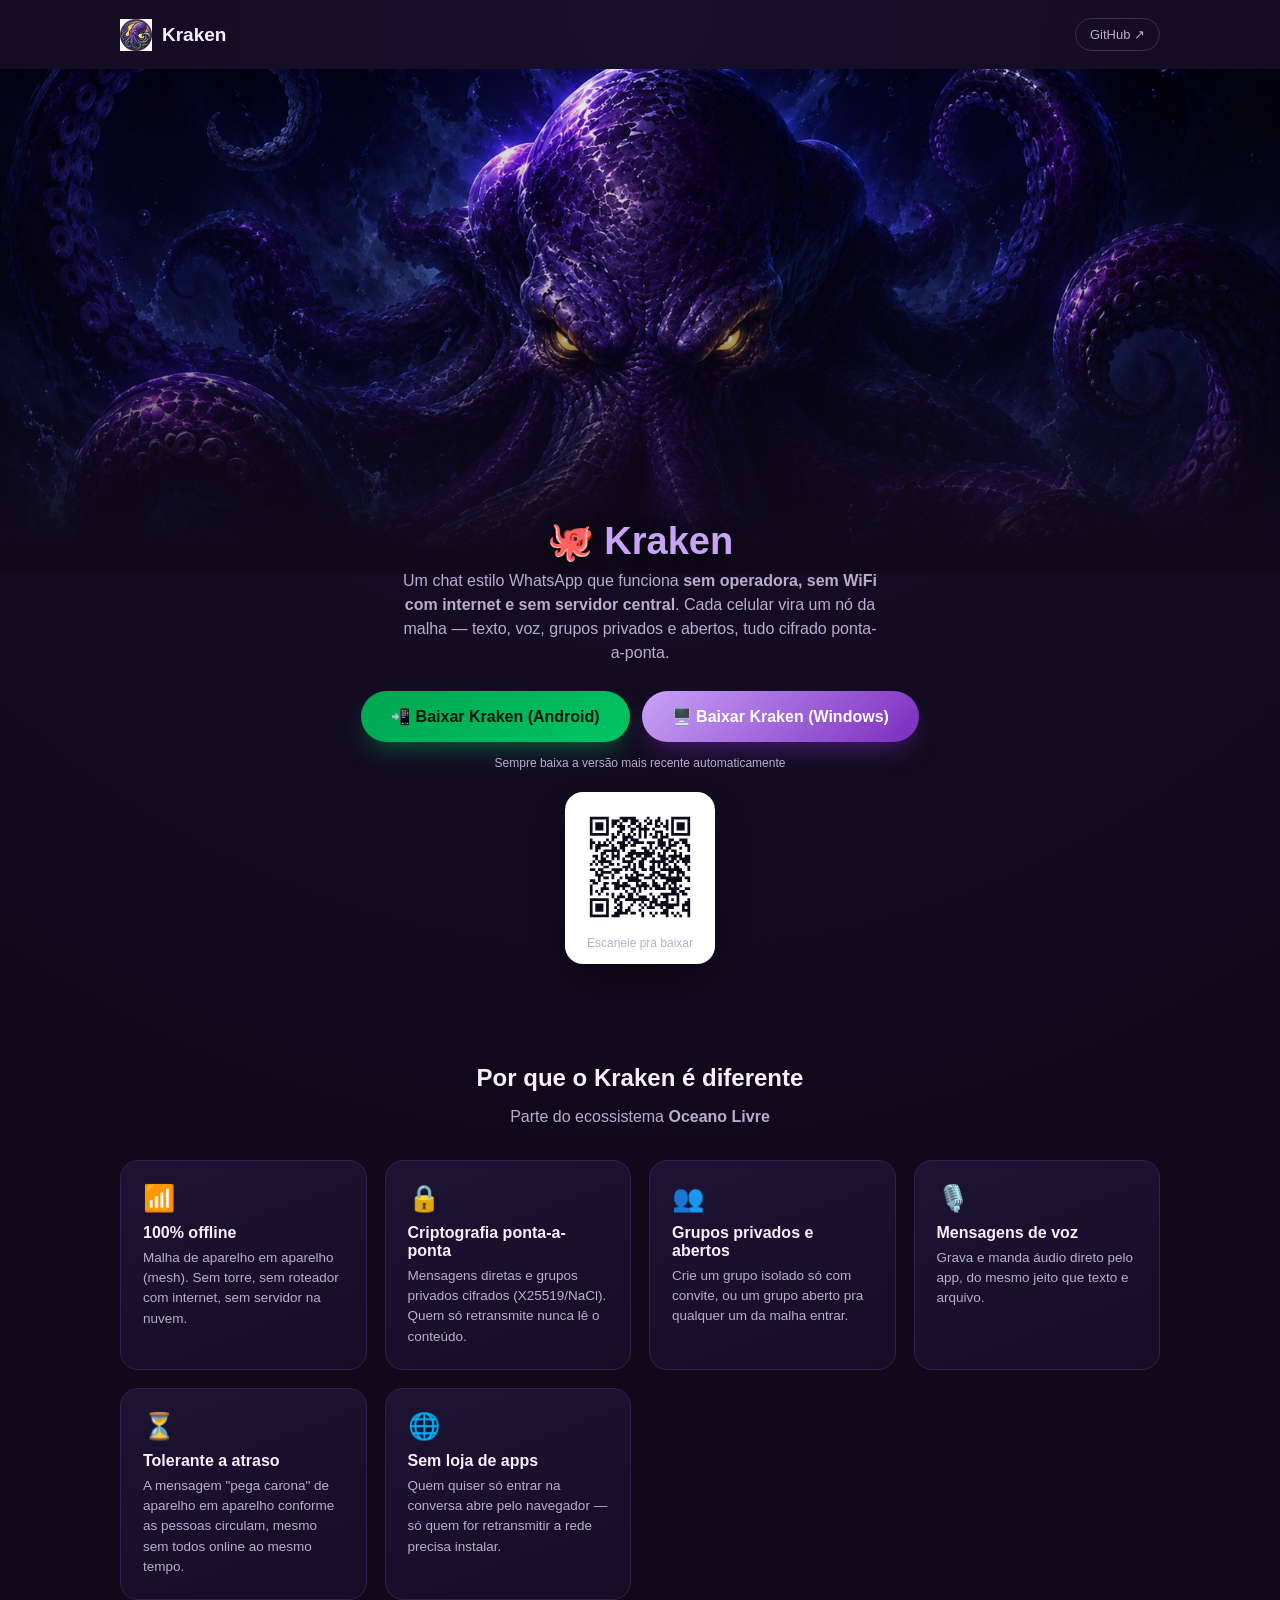
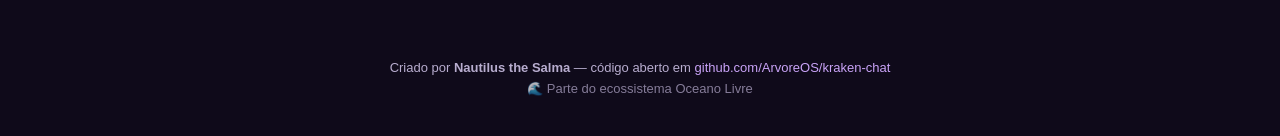
==== commit 4c0a77ee: "Adiciona botao de download Windows na landing page Co-Authored-By: Claude Sonnet 5 <noreply@anthropi" ====
--- a/docs/index.html
+++ b/docs/index.html
@@ -60,6 +60,7 @@
   .tagline{color:var(--dim);font-size:16px;max-width:480px;margin:0 auto 26px;line-height:1.5}
 
   .cta-row{display:flex;flex-direction:column;align-items:center;gap:14px;margin-bottom:10px}
+  .cta-buttons{display:flex;flex-wrap:wrap;justify-content:center;gap:12px}
   a.btn-download{
     display:inline-flex;align-items:center;gap:10px;
     background:linear-gradient(135deg,var(--verde),#00c463);
@@ -68,6 +69,11 @@
     box-shadow:0 12px 26px -8px rgba(0,166,81,.55);
   }
   a.btn-download:hover{filter:brightness(1.06)}
+  a.btn-download.pc{
+    background:linear-gradient(135deg,#c9a3f7,var(--roxo));
+    color:#fff;
+    box-shadow:0 12px 26px -8px rgba(123,44,191,.55);
+  }
   .apk-note{font-size:12px;color:var(--dim)}
 
   .qr-box{
@@ -122,9 +128,14 @@
     </p>
 
     <div class="cta-row">
-      <a class="btn-download" href="https://github.com/ArvoreOS/kraken-chat/releases/latest/download/app-debug.apk">
-        📲 Baixar Kraken (Android)
-      </a>
+      <div class="cta-buttons">
+        <a class="btn-download" href="https://github.com/ArvoreOS/kraken-chat/releases/latest/download/app-debug.apk">
+          📲 Baixar Kraken (Android)
+        </a>
+        <a class="btn-download pc" href="https://github.com/ArvoreOS/kraken-chat/releases/latest/download/Kraken.exe">
+          🖥️ Baixar Kraken (Windows)
+        </a>
+      </div>
       <span class="apk-note">Sempre baixa a versão mais recente automaticamente</span>
     </div>
 
